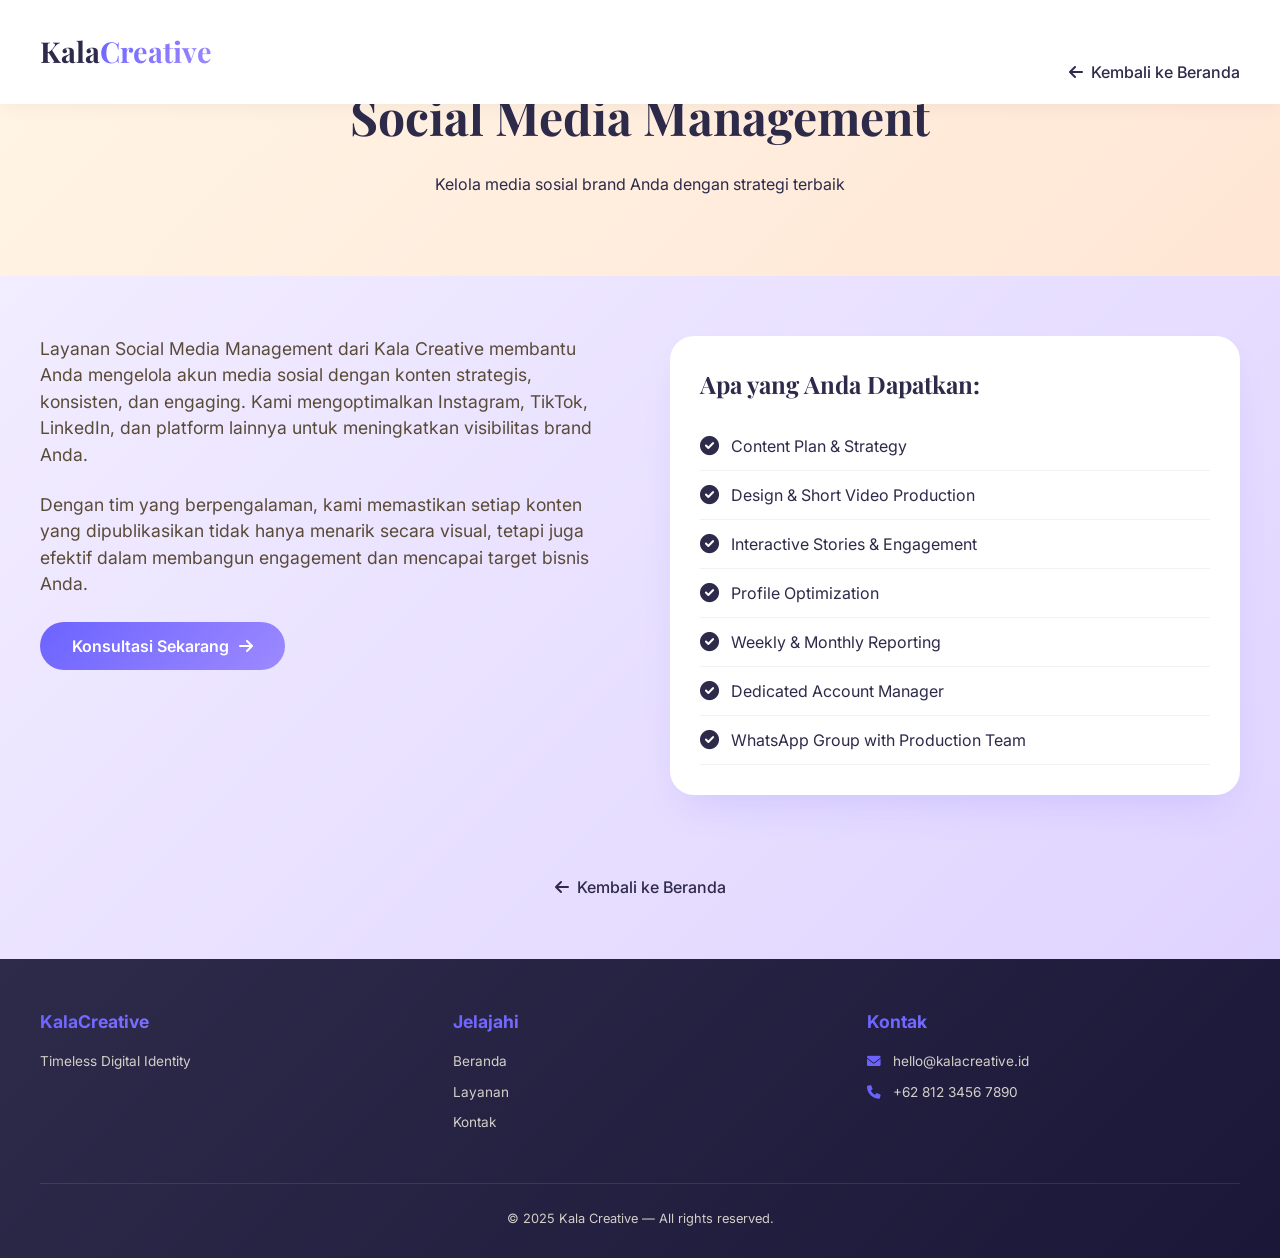
==== social-media-management.html @ 10d486e4 "Update UI" ====
<!DOCTYPE html>
<html lang="id">
<head>
    <meta charset="UTF-8">
    <meta name="viewport" content="width=device-width, initial-scale=1.0">
    <title>Social Media Management - Kala Creative</title>
    <link href="https://fonts.googleapis.com/css2?family=Inter:opsz,wght@14..32,300;400;500;600;700&family=Playfair+Display:wght@400;500;600;700;800&display=swap" rel="stylesheet">
    <link rel="stylesheet" href="https://cdnjs.cloudflare.com/ajax/libs/font-awesome/6.0.0-beta3/css/all.min.css">
    <link rel="stylesheet" href="style.css">
    <style>
        .service-hero {
            background: linear-gradient(135deg, #FFF5E6, #FFE6D5);
            padding: 80px 0;
            text-align: center;
        }
        .service-hero h1 {
            font-size: 3rem;
            font-family: 'Playfair Display', serif;
            color: var(--dark-earth);
            margin-bottom: 20px;
        }
        .service-content {
            padding: 60px 0;
        }
        .service-grid {
            display: grid;
            grid-template-columns: 1fr 1fr;
            gap: 60px;
            align-items: start;
        }
        .service-description p {
            font-size: 1.1rem;
            margin-bottom: 24px;
            color: #5a4a38;
        }
        .service-features {
            background: white;
            padding: 30px;
            border-radius: 24px;
            box-shadow: var(--shadow-md);
        }
        .service-features h3 {
            font-size: 1.5rem;
            margin-bottom: 20px;
            color: var(--dark-earth);
        }
        .feature-list {
            list-style: none;
        }
        .feature-list li {
            padding: 12px 0;
            border-bottom: 1px solid rgba(0,0,0,0.05);
            display: flex;
            align-items: center;
            gap: 12px;
        }
        .feature-list li i {
            color: var(--primary-orange);
            font-size: 1.2rem;
        }
        .back-home {
            display: inline-flex;
            align-items: center;
            gap: 8px;
            color: var(--primary-orange);
            text-decoration: none;
            margin-top: 40px;
            font-weight: 500;
        }
        @media (max-width: 768px) {
            .service-grid {
                grid-template-columns: 1fr;
            }
            .service-hero h1 {
                font-size: 2rem;
            }
        }
    </style>
</head>
<body>

<nav class="navbar">
    <div class="container nav-container">
        <a href="index.html" class="logo">Kala<span>Creative</span></a>
        <a href="index.html" class="back-home" style="margin-left: auto;">
            <i class="fas fa-arrow-left"></i>
            <span>Kembali ke Beranda</span>
        </a>
    </div>
</nav>

<section class="service-hero">
    <div class="container">
        <h1>Social Media Management</h1>
        <p>Kelola media sosial brand Anda dengan strategi terbaik</p>
    </div>
</section>

<section class="service-content">
    <div class="container">
        <div class="service-grid">
            <div class="service-description">
                <p>Layanan Social Media Management dari Kala Creative membantu Anda mengelola akun media sosial dengan konten strategis, konsisten, dan engaging. Kami mengoptimalkan Instagram, TikTok, LinkedIn, dan platform lainnya untuk meningkatkan visibilitas brand Anda.</p>
                <p>Dengan tim yang berpengalaman, kami memastikan setiap konten yang dipublikasikan tidak hanya menarik secara visual, tetapi juga efektif dalam membangun engagement dan mencapai target bisnis Anda.</p>
                <a href="index.html#contact" class="btn-primary">Konsultasi Sekarang <i class="fas fa-arrow-right"></i></a>
            </div>
            <div class="service-features">
                <h3>Apa yang Anda Dapatkan:</h3>
                <ul class="feature-list">
                    <li><i class="fas fa-check-circle"></i> Content Plan & Strategy</li>
                    <li><i class="fas fa-check-circle"></i> Design & Short Video Production</li>
                    <li><i class="fas fa-check-circle"></i> Interactive Stories & Engagement</li>
                    <li><i class="fas fa-check-circle"></i> Profile Optimization</li>
                    <li><i class="fas fa-check-circle"></i> Weekly & Monthly Reporting</li>
                    <li><i class="fas fa-check-circle"></i> Dedicated Account Manager</li>
                    <li><i class="fas fa-check-circle"></i> WhatsApp Group with Production Team</li>
                </ul>
            </div>
        </div>
        <div style="text-align: center; margin-top: 40px;">
            <a href="index.html" class="back-home">
                <i class="fas fa-arrow-left"></i> Kembali ke Beranda
            </a>
        </div>
    </div>
</section>

<footer>
    <div class="container">
        <div class="footer-grid">
            <div class="footer-col">
                <h4>Kala<span>Creative</span></h4>
                <p>Timeless Digital Identity</p>
            </div>
            <div class="footer-col">
                <h4>Jelajahi</h4>
                <a href="index.html">Beranda</a>
                <a href="index.html#services">Layanan</a>
                <a href="index.html#contact">Kontak</a>
            </div>
            <div class="footer-col">
                <h4>Kontak</h4>
                <p><i class="fas fa-envelope"></i> hello@kalacreative.id</p>
                <p><i class="fas fa-phone"></i> +62 812 3456 7890</p>
            </div>
        </div>
        <div class="copyright">
            &copy; 2025 Kala Creative — All rights reserved.
        </div>
    </div>
</footer>

<script src="script.js"></script>
</body>
</html>
---- style.css ----
* {
    margin: 0;
    padding: 0;
    box-sizing: border-box;
}

html {
    scroll-behavior: smooth;
}

body {
    font-family: 'Inter', sans-serif;
    background: linear-gradient(135deg, #F5F0FF 0%, #E8E0FF 50%, #DDD0FF 100%);
    color: #2D2A4A;
    line-height: 1.5;
    overflow-x: hidden;
}

h1, h2, h3, .logo, .section-title {
    font-family: 'Playfair Display', serif;
}

:root {
    --primary-purple: #6C63FF;
    --primary-violet: #9D8AFF;
    --dark: #2D2A4A;
    --white: #FFFFFF;
    --shadow-sm: 0 10px 30px -10px rgba(108, 99, 255, 0.15);
    --shadow-md: 0 20px 40px -15px rgba(108, 99, 255, 0.2);
    --shadow-lg: 0 30px 50px -20px rgba(108, 99, 255, 0.25);
}

.container {
    max-width: 1280px;
    margin: 0 auto;
    padding: 0 40px;
}

/* ========== PRELOADER ========== */
#preloader {
    position: fixed;
    top: 0;
    left: 0;
    width: 100%;
    height: 100%;
    background: linear-gradient(135deg, #F5F0FF, #E8E0FF);
    z-index: 9999;
    display: flex;
    justify-content: center;
    align-items: center;
    transition: opacity 0.5s;
}

.loader {
    width: 50px;
    height: 50px;
    border: 3px solid rgba(108, 99, 255, 0.2);
    border-top-color: var(--primary-purple);
    border-radius: 50%;
    animation: spin 0.8s linear infinite;
}

@keyframes spin {
    to { transform: rotate(360deg); }
}

/* ========== BACK TO TOP ========== */
.back-to-top {
    position: fixed;
    bottom: 30px;
    right: 30px;
    width: 50px;
    height: 50px;
    background: linear-gradient(135deg, var(--primary-purple), var(--primary-violet));
    color: white;
    border: none;
    border-radius: 50%;
    cursor: pointer;
    font-size: 1.2rem;
    opacity: 0;
    visibility: hidden;
    transition: all 0.3s;
    z-index: 99;
    box-shadow: var(--shadow-sm);
}

.back-to-top.show {
    opacity: 1;
    visibility: visible;
}

.back-to-top:hover {
    transform: translateY(-5px);
    box-shadow: var(--shadow-md);
}

/* ========== NAVBAR ========== */
.navbar {
    padding: 20px 0;
    position: fixed;
    top: 0;
    width: 100%;
    background: rgba(255, 255, 255, 0.98);
    backdrop-filter: blur(10px);
    z-index: 1000;
    transition: all 0.3s ease;
    box-shadow: 0 2px 20px rgba(0,0,0,0.05);
}

.navbar.hide {
    transform: translateY(-100%);
}

.navbar.show {
    transform: translateY(0);
}

.navbar.scrolled {
    padding: 12px 0;
    background: rgba(255, 255, 255, 0.98);
    box-shadow: var(--shadow-sm);
}

.nav-container {
    display: flex;
    justify-content: space-between;
    align-items: center;
    gap: 40px;
}

.logo {
    font-size: 1.8rem;
    font-weight: 700;
    color: var(--dark);
    text-decoration: none;
}

.logo span {
    background: linear-gradient(135deg, var(--primary-purple), var(--primary-violet));
    -webkit-background-clip: text;
    background-clip: text;
    color: transparent;
}

.nav-links {
    display: flex;
    gap: 32px;
    list-style: none;
    margin: 0 auto;
}

.nav-links a {
    text-decoration: none;
    font-weight: 500;
    color: var(--dark);
    transition: color 0.3s;
    font-size: 1rem;
}

.nav-links a:hover {
    color: var(--primary-purple);
}

/* Dropdown Menu */
.nav-item {
    position: relative;
}

.dropdown-menu {
    position: absolute;
    top: 100%;
    left: -250px;
    width: 720px;
    background: white;
    border-radius: 20px;
    box-shadow: var(--shadow-lg);
    opacity: 0;
    visibility: hidden;
    transition: all 0.3s;
    z-index: 100;
    padding: 20px;
    margin-top: 15px;
}

.nav-item:hover .dropdown-menu {
    opacity: 1;
    visibility: visible;
    transform: translateY(0);
}

.dropdown-grid {
    display: grid;
    grid-template-columns: repeat(2, 1fr);
    gap: 12px;
    max-height: 400px;
    overflow-y: auto;
}

.dropdown-grid::-webkit-scrollbar {
    width: 4px;
}

.dropdown-grid::-webkit-scrollbar-track {
    background: rgba(108, 99, 255, 0.1);
    border-radius: 4px;
}

.dropdown-grid::-webkit-scrollbar-thumb {
    background: var(--primary-purple);
    border-radius: 4px;
}

.dropdown-item {
    display: flex;
    align-items: center;
    gap: 16px;
    padding: 12px 16px;
    border-radius: 12px;
    text-decoration: none;
    transition: all 0.3s;
}

.dropdown-item:hover {
    background: linear-gradient(135deg, rgba(108, 99, 255, 0.08), rgba(157, 138, 255, 0.08));
    transform: translateX(5px);
}

.dropdown-icon {
    width: 45px;
    height: 45px;
    background: linear-gradient(135deg, rgba(108, 99, 255, 0.15), rgba(157, 138, 255, 0.15));
    display: flex;
    align-items: center;
    justify-content: center;
    border-radius: 12px;
    font-size: 1.2rem;
    color: var(--primary-purple);
}

.dropdown-item h4 {
    font-size: 0.95rem;
    margin-bottom: 4px;
    color: var(--dark);
}

.dropdown-item p {
    font-size: 0.75rem;
    color: #6b5a68;
}

/* Navbar CTA Button */
.nav-cta-btn {
    display: flex;
    align-items: center;
    gap: 8px;
    background: linear-gradient(135deg, var(--primary-purple), var(--primary-violet));
    color: white;
    padding: 10px 24px;
    border-radius: 40px;
    text-decoration: none;
    font-weight: 600;
    font-size: 0.9rem;
    transition: all 0.3s ease;
    position: relative;
    overflow: hidden;
}

.nav-cta-btn::before {
    content: '';
    position: absolute;
    top: 50%;
    left: 50%;
    width: 0;
    height: 0;
    border-radius: 50%;
    background: rgba(255, 255, 255, 0.3);
    transform: translate(-50%, -50%);
    transition: width 0.6s, height 0.6s;
}

.nav-cta-btn:hover::before {
    width: 300px;
    height: 300px;
}

.nav-cta-btn:hover {
    transform: translateY(-2px);
    box-shadow: 0 5px 20px rgba(108, 99, 255, 0.4);
}

.nav-cta-btn i {
    transition: transform 0.3s;
}

.nav-cta-btn:hover i {
    transform: translateX(5px);
}

.menu-toggle {
    display: none;
    font-size: 1.8rem;
    cursor: pointer;
    color: var(--dark);
}

/* ========== BUTTONS ========== */
.btn-primary {
    background: linear-gradient(135deg, var(--primary-purple), var(--primary-violet));
    color: white;
    padding: 12px 32px;
    border-radius: 40px;
    text-decoration: none;
    font-weight: 600;
    display: inline-flex;
    align-items: center;
    gap: 10px;
    transition: all 0.3s ease;
    border: none;
    cursor: pointer;
}

.btn-primary:hover {
    transform: translateY(-3px);
    box-shadow: 0 10px 25px rgba(108, 99, 255, 0.3);
}

.btn-outline {
    background-color: transparent;
    border: 2px solid var(--primary-purple);
    color: var(--primary-purple);
    padding: 10px 30px;
    border-radius: 40px;
    text-decoration: none;
    font-weight: 600;
    display: inline-flex;
    align-items: center;
    gap: 10px;
    transition: all 0.3s ease;
}

.btn-outline:hover {
    background: var(--primary-purple);
    color: white;
    transform: translateY(-3px);
}

/* ========== HERO ========== */
.hero {
    padding: 120px 0 80px;
    min-height: 100vh;
    display: flex;
    align-items: center;
}

.hero-wrapper {
    display: grid;
    grid-template-columns: 1fr 1fr;
    gap: 60px;
    align-items: center;
}

.hero-left {
    max-width: 600px;
}

.hero-badge {
    display: inline-block;
    background: linear-gradient(135deg, rgba(108, 99, 255, 0.1), rgba(157, 138, 255, 0.1));
    color: var(--primary-purple);
    padding: 6px 16px;
    border-radius: 40px;
    font-size: 0.8rem;
    margin-bottom: 20px;
    font-weight: 500;
}

.hero-left h1 {
    font-size: 3.5rem;
    font-weight: 800;
    line-height: 1.2;
    color: var(--dark);
    margin-bottom: 20px;
}

.hero-gradient {
    background: linear-gradient(135deg, var(--primary-purple), var(--primary-violet));
    -webkit-background-clip: text;
    background-clip: text;
    color: transparent;
}

.hero-subtitle {
    font-size: 1rem;
    color: #5a4a68;
    margin-bottom: 28px;
    line-height: 1.6;
}

.hero-buttons {
    display: flex;
    gap: 16px;
    flex-wrap: wrap;
}

/* Hero Right - Rocket Animation */
.hero-right {
    display: flex;
    justify-content: center;
    align-items: center;
}

.rocket-animation {
    position: relative;
    width: 280px;
    height: 280px;
}

.rocket {
    position: absolute;
    bottom: 80px;
    left: 50%;
    transform: translateX(-50%);
    animation: floatRocket 2s ease-in-out infinite;
}

.rocket-body {
    width: 70px;
    height: 90px;
    background: linear-gradient(135deg, #6C63FF, #9D8AFF);
    border-radius: 35px 35px 20px 20px;
    position: relative;
    display: flex;
    align-items: center;
    justify-content: center;
}

.rocket-body i {
    font-size: 2.5rem;
    color: white;
    animation: rocketShake 0.3s ease-in-out infinite alternate;
}

.rocket-window {
    position: absolute;
    top: 15px;
    left: 50%;
    transform: translateX(-50%);
    width: 20px;
    height: 20px;
    background: rgba(255,255,255,0.3);
    border-radius: 50%;
}

.rocket-fire {
    width: 25px;
    height: 35px;
    background: linear-gradient(135deg, #FF8C42, #FFB347);
    border-radius: 0 0 12px 12px;
    position: absolute;
    bottom: -32px;
    left: 50%;
    transform: translateX(-50%);
    animation: fireAnimation 0.1s ease-in-out infinite alternate;
}

@keyframes floatRocket {
    0%, 100% { transform: translateX(-50%) translateY(0px); }
    50% { transform: translateX(-50%) translateY(-10px); }
}

@keyframes rocketShake {
    from { transform: translateX(-1px); }
    to { transform: translateX(1px); }
}

@keyframes fireAnimation {
    from { height: 30px; opacity: 0.8; }
    to { height: 40px; opacity: 1; }
}

.floating-icons {
    position: absolute;
    width: 100%;
    height: 100%;
}

.floating-icons i {
    position: absolute;
    color: rgba(108, 99, 255, 0.3);
    animation: floatIcon 3s ease-in-out infinite;
}

.star-1 {
    top: 20px;
    left: 20px;
    font-size: 1rem;
    animation-delay: 0s;
}

.star-2 {
    bottom: 40px;
    right: 30px;
    font-size: 0.8rem;
    animation-delay: 1s;
}

.circle-1 {
    top: 100px;
    right: 50px;
    font-size: 0.6rem;
    animation-delay: 0.5s;
}

.circle-2 {
    bottom: 120px;
    left: 40px;
    font-size: 0.5rem;
    animation-delay: 1.5s;
}

@keyframes floatIcon {
    0%, 100% { transform: translateY(0px) rotate(0deg); opacity: 0.3; }
    50% { transform: translateY(-15px) rotate(180deg); opacity: 0.6; }
}

/* ========== SECTION HEADER ========== */
section {
    padding: 60px 0;
}

.section-header {
    text-align: center;
    margin-bottom: 50px;
}

.section-subtitle {
    display: inline-block;
    background: linear-gradient(135deg, var(--primary-purple), var(--primary-violet));
    -webkit-background-clip: text;
    background-clip: text;
    color: transparent;
    font-weight: 600;
    letter-spacing: 2px;
    font-size: 0.8rem;
    text-transform: uppercase;
    margin-bottom: 12px;
}

.section-title {
    font-size: 2.2rem;
    color: var(--dark);
    position: relative;
}

/* ========== SERVICES ========== */
.services-grid {
    display: grid;
    grid-template-columns: repeat(3, 1fr);
    gap: 25px;
}

.service-card {
    background: white;
    padding: 30px 20px;
    border-radius: 20px;
    text-align: center;
    transition: all 0.4s ease;
    box-shadow: var(--shadow-sm);
    border: 1px solid rgba(108, 99, 255, 0.1);
    position: relative;
    overflow: hidden;
}

.service-card::before {
    content: '';
    position: absolute;
    top: 0;
    left: 0;
    width: 100%;
    height: 3px;
    background: linear-gradient(90deg, var(--primary-purple), var(--primary-violet));
    transform: scaleX(0);
    transition: transform 0.4s;
}

.service-card:hover::before {
    transform: scaleX(1);
}

.service-card:hover {
    transform: translateY(-5px);
    box-shadow: var(--shadow-md);
}

.service-icon {
    width: 70px;
    height: 70px;
    margin: 0 auto 20px;
    background: linear-gradient(135deg, rgba(108, 99, 255, 0.1), rgba(157, 138, 255, 0.1));
    border-radius: 50%;
    display: flex;
    align-items: center;
    justify-content: center;
    transition: all 0.4s ease;
}

.service-icon i {
    font-size: 2rem;
    color: var(--primary-purple);
    transition: all 0.4s ease;
}

.service-card:hover .service-icon {
    background: linear-gradient(135deg, var(--primary-purple), var(--primary-violet));
    transform: scale(1.05);
}

.service-card:hover .service-icon i {
    color: white;
    animation: iconBounce 0.5s ease;
}

@keyframes iconBounce {
    0%, 100% { transform: scale(1); }
    50% { transform: scale(1.2); }
}

.service-card h3 {
    font-size: 1.3rem;
    margin-bottom: 12px;
    color: var(--dark);
}

.service-card p {
    color: #6b5a68;
    line-height: 1.5;
    margin-bottom: 16px;
    font-size: 0.9rem;
}

.service-link {
    color: var(--primary-purple);
    text-decoration: none;
    font-weight: 600;
    font-size: 0.9rem;
    display: inline-flex;
    align-items: center;
    gap: 6px;
    transition: gap 0.3s;
}

.service-link:hover {
    gap: 10px;
}

/* ========== ABOUT ========== */
.about-wrapper {
    max-width: 900px;
    margin: 0 auto;
    text-align: center;
}

.about-text h2 {
    font-size: 2rem;
    margin-bottom: 16px;
    color: var(--dark);
}

.brush-stroke {
    margin: 16px auto 32px;
    max-width: 240px;
}

.brush-stroke svg {
    width: 100%;
    height: auto;
}

.about-text p {
    font-size: 1rem;
    margin-bottom: 20px;
    color: #5a4a68;
    line-height: 1.6;
    text-align: left;
}

.about-features {
    display: flex;
    flex-wrap: wrap;
    justify-content: center;
    gap: 16px;
    margin-top: 32px;
}

.feature {
    display: flex;
    align-items: center;
    gap: 8px;
    color: var(--dark);
    background: rgba(108, 99, 255, 0.08);
    padding: 8px 16px;
    border-radius: 40px;
    font-size: 0.85rem;
}

.feature i {
    color: var(--primary-purple);
    font-size: 0.9rem;
}

/* ========== PORTFOLIO ========== */
.portfolio-filters {
    display: flex;
    justify-content: center;
    gap: 12px;
    flex-wrap: wrap;
    margin-bottom: 40px;
}

.filter-btn {
    background: transparent;
    border: 1px solid rgba(108, 99, 255, 0.3);
    padding: 8px 20px;
    border-radius: 40px;
    cursor: pointer;
    font-weight: 500;
    transition: all 0.3s;
    color: var(--dark);
    font-size: 0.85rem;
}

.filter-btn.active,
.filter-btn:hover {
    background: linear-gradient(135deg, var(--primary-purple), var(--primary-violet));
    border-color: transparent;
    color: white;
}

.portfolio-grid {
    display: grid;
    grid-template-columns: repeat(3, 1fr);
    gap: 25px;
    margin-bottom: 40px;
}

.portfolio-item {
    position: relative;
    border-radius: 16px;
    overflow: hidden;
    aspect-ratio: 4/3;
    cursor: pointer;
}

.portfolio-item img {
    width: 100%;
    height: 100%;
    object-fit: cover;
    transition: transform 0.5s ease;
}

.portfolio-overlay {
    position: absolute;
    inset: 0;
    background: linear-gradient(135deg, rgba(108, 99, 255, 0.95), rgba(157, 138, 255, 0.9));
    display: flex;
    flex-direction: column;
    justify-content: center;
    align-items: center;
    opacity: 0;
    transition: opacity 0.4s;
    color: white;
    text-align: center;
    padding: 20px;
}

.portfolio-item:hover .portfolio-overlay {
    opacity: 1;
}

.portfolio-item:hover img {
    transform: scale(1.05);
}

.portfolio-overlay h4 {
    font-size: 1.2rem;
    margin-bottom: 6px;
    font-family: 'Playfair Display', serif;
}

.portfolio-overlay p {
    font-size: 0.8rem;
}

.portfolio-footer {
    text-align: center;
}

.load-more-btn {
    display: inline-flex;
    align-items: center;
    gap: 10px;
    background: transparent;
    border: 2px solid var(--primary-purple);
    color: var(--primary-purple);
    padding: 10px 32px;
    border-radius: 50px;
    text-decoration: none;
    font-weight: 600;
    font-size: 0.9rem;
    transition: all 0.3s;
}

.load-more-btn:hover {
    background: linear-gradient(135deg, var(--primary-purple), var(--primary-violet));
    color: white;
    gap: 16px;
    transform: translateY(-2px);
    border-color: transparent;
}

/* ========== CLIENTS ========== */
.clients-logos {
    display: flex;
    justify-content: center;
    flex-wrap: wrap;
    gap: 40px;
    row-gap: 30px;
}

.logo-item {
    transition: all 0.3s;
    cursor: pointer;
}

.logo-item img {
    filter: grayscale(100%);
    transition: all 0.3s;
    max-width: 100px;
    height: auto;
    opacity: 0.6;
}

.logo-item:hover {
    transform: scale(1.05);
}

.logo-item:hover img {
    filter: grayscale(0%);
    opacity: 1;
}

/* ========== CONTACT ========== */
.contact-wrapper {
    display: grid;
    grid-template-columns: 1fr 1fr;
    gap: 50px;
    background: white;
    border-radius: 24px;
    padding: 40px;
    box-shadow: var(--shadow-md);
}

.contact-info {
    padding-right: 20px;
}

.contact-desc {
    color: #5a4a68;
    margin-bottom: 28px;
    line-height: 1.6;
    font-size: 0.9rem;
}

.contact-details {
    display: flex;
    flex-direction: column;
    gap: 20px;
    margin-bottom: 28px;
}

.contact-item {
    display: flex;
    align-items: center;
    gap: 16px;
}

.contact-icon {
    width: 45px;
    height: 45px;
    background: rgba(108, 99, 255, 0.1);
    display: flex;
    align-items: center;
    justify-content: center;
    border-radius: 50%;
    font-size: 1.1rem;
    transition: all 0.3s;
    color: var(--primary-purple);
}

.contact-item:hover .contact-icon {
    background: linear-gradient(135deg, var(--primary-purple), var(--primary-violet));
    color: white;
}

.contact-item h4 {
    font-size: 0.9rem;
    margin-bottom: 4px;
    color: var(--dark);
}

.contact-item p {
    color: #5a4a68;
    font-size: 0.85rem;
}

.contact-social h4 {
    margin-bottom: 14px;
    font-size: 0.9rem;
    color: var(--dark);
}

.social-links {
    display: flex;
    gap: 12px;
}

.social-links a {
    width: 38px;
    height: 38px;
    background: rgba(108, 99, 255, 0.1);
    display: flex;
    align-items: center;
    justify-content: center;
    border-radius: 50%;
    transition: all 0.3s;
    color: var(--primary-purple);
    text-decoration: none;
}

.social-links a:hover {
    background: linear-gradient(135deg, var(--primary-purple), var(--primary-violet));
    color: white;
    transform: translateY(-2px);
}

.contact-form {
    background: linear-gradient(135deg, #F5F0FF, #EDE5FF);
    padding: 28px;
    border-radius: 20px;
}

.form-row {
    display: grid;
    grid-template-columns: 1fr 1fr;
    gap: 16px;
}

.form-group {
    position: relative;
    margin-bottom: 16px;
}

.form-group input,
.form-group textarea {
    width: 100%;
    padding: 12px 16px 12px 40px;
    border: 1px solid rgba(108, 99, 255, 0.2);
    border-radius: 10px;
    font-family: inherit;
    transition: all 0.3s;
    background: white;
    font-size: 0.9rem;
}

.form-group input:focus,
.form-group textarea:focus {
    outline: none;
    border-color: var(--primary-purple);
    box-shadow: 0 0 0 3px rgba(108, 99, 255, 0.1);
}

.form-group i {
    position: absolute;
    left: 14px;
    top: 50%;
    transform: translateY(-50%);
    color: var(--primary-purple);
    font-size: 0.9rem;
}

.form-group textarea + i {
    top: 18px;
    transform: none;
}

.submit-btn {
    width: 100%;
    justify-content: center;
    padding: 12px !important;
}

.form-message {
    margin-top: 14px;
    padding: 10px;
    border-radius: 8px;
    display: none;
    text-align: center;
    font-size: 0.85rem;
}

.form-message.success {
    background: #d4edda;
    color: #155724;
    display: block;
}

.form-message.error {
    background: #f8d7da;
    color: #721c24;
    display: block;
}

/* ========== FOOTER ========== */
footer {
    background: linear-gradient(135deg, #2D2A4A, #1A1738);
    color: #d4cfc8;
    padding: 50px 0 30px;
    margin-top: 0;
}

.footer-grid {
    display: grid;
    grid-template-columns: repeat(auto-fit, minmax(200px, 1fr));
    gap: 40px;
    margin-bottom: 40px;
}

.footer-col h4 {
    background: linear-gradient(135deg, var(--primary-purple), var(--primary-violet));
    -webkit-background-clip: text;
    background-clip: text;
    color: transparent;
    margin-bottom: 16px;
    font-size: 1.1rem;
}

.footer-col p, .footer-col a {
    color: #d4cfc8;
    text-decoration: none;
    display: block;
    margin-bottom: 10px;
    transition: color 0.3s;
    font-size: 0.85rem;
}

.footer-col a:hover {
    color: var(--primary-purple);
}

.footer-col i {
    margin-right: 8px;
    color: var(--primary-purple);
}

.copyright {
    text-align: center;
    padding-top: 25px;
    border-top: 1px solid rgba(255,255,255,0.1);
    font-size: 0.8rem;
}

/* ========== RESPONSIVE ========== */
@media (max-width: 1024px) {
    .dropdown-menu {
        width: 600px;
        left: -220px;
    }
    .hero-left h1 {
        font-size: 3rem;
    }
    .services-grid {
        grid-template-columns: repeat(2, 1fr);
    }
}

@media (max-width: 992px) {
    .hero-wrapper {
        grid-template-columns: 1fr;
        text-align: center;
        gap: 40px;
    }
    .hero-left {
        max-width: 100%;
    }
    .hero-buttons {
        justify-content: center;
    }
    .section-title {
        font-size: 1.8rem;
    }
    .portfolio-grid {
        grid-template-columns: repeat(2, 1fr);
    }
    .contact-wrapper {
        grid-template-columns: 1fr;
        padding: 30px;
    }
    .contact-info {
        padding-right: 0;
    }
    .form-row {
        grid-template-columns: 1fr;
    }
    section {
        padding: 50px 0;
    }
}

@media (max-width: 768px) {
    .container {
        padding: 0 20px;
    }
    
    .nav-links {
        position: fixed;
        top: 70px;
        left: -100%;
        background: white;
        width: 85%;
        height: 100vh;
        flex-direction: column;
        padding: 30px 24px;
        gap: 20px;
        transition: 0.3s;
        box-shadow: 5px 0 20px rgba(0,0,0,0.1);
        z-index: 999;
        overflow-y: auto;
    }
    
    .nav-links.active {
        left: 0;
    }
    
    .nav-cta-btn {
        display: none;
    }
    
    .menu-toggle {
        display: block;
    }
    
    .dropdown-menu {
        position: static;
        width: 100%;
        opacity: 1;
        visibility: visible;
        box-shadow: none;
        padding: 20px 0 0 20px;
        display: none;
        margin-top: 10px;
    }
    
    .nav-item.active .dropdown-menu {
        display: block;
    }
    
    .dropdown-grid {
        grid-template-columns: 1fr;
        max-height: 300px;
    }
    
    .hero {
        padding: 100px 0 50px;
    }
    
    .hero-left h1 {
        font-size: 1.8rem;
    }
    
    .section-title {
        font-size: 1.5rem;
    }
    
    .services-grid {
        grid-template-columns: 1fr;
        gap: 20px;
    }
    
    .portfolio-grid {
        grid-template-columns: 1fr;
        gap: 20px;
    }
    
    .clients-logos {
        gap: 25px;
    }
    
    .logo-item img {
        max-width: 80px;
    }
    
    .contact-wrapper {
        padding: 25px 20px;
    }
    
    .service-card {
        padding: 25px 20px;
    }
    
    .hero-right .rocket-animation {
        width: 220px;
        height: 220px;
    }
}
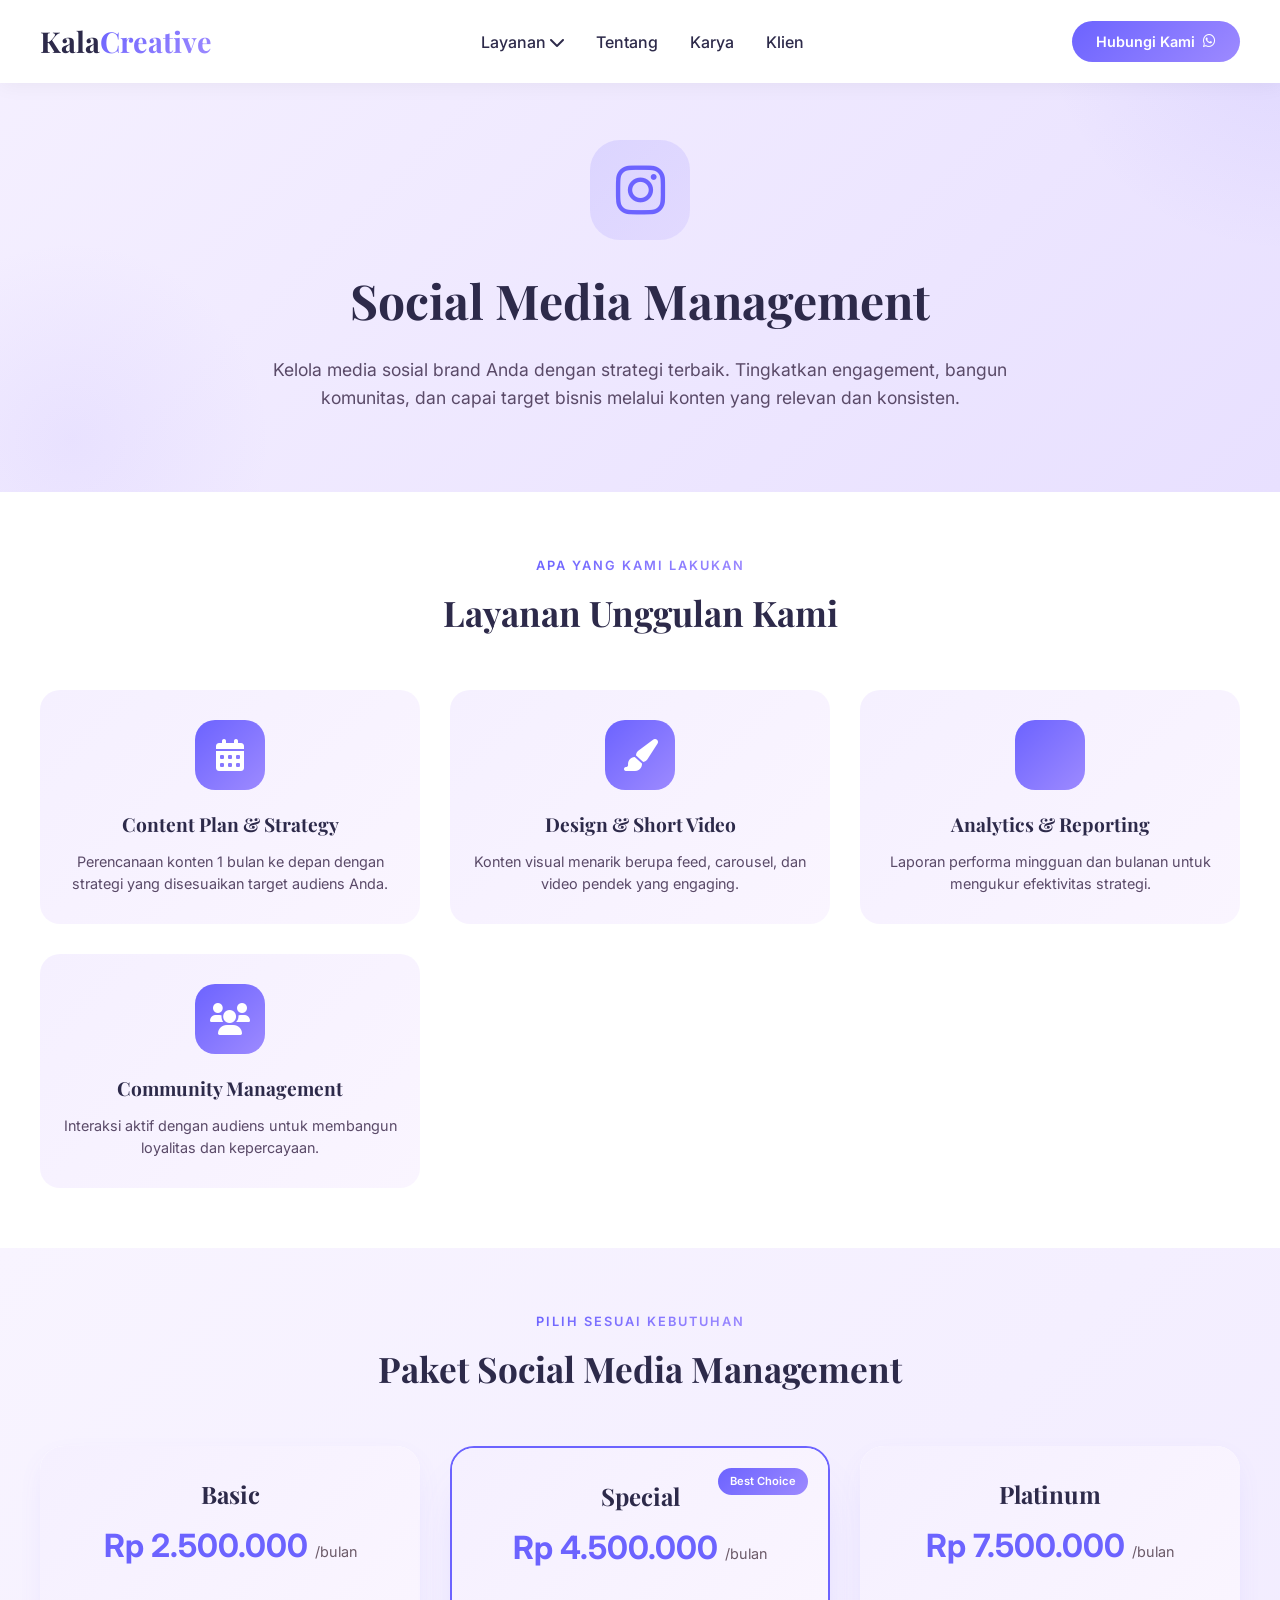
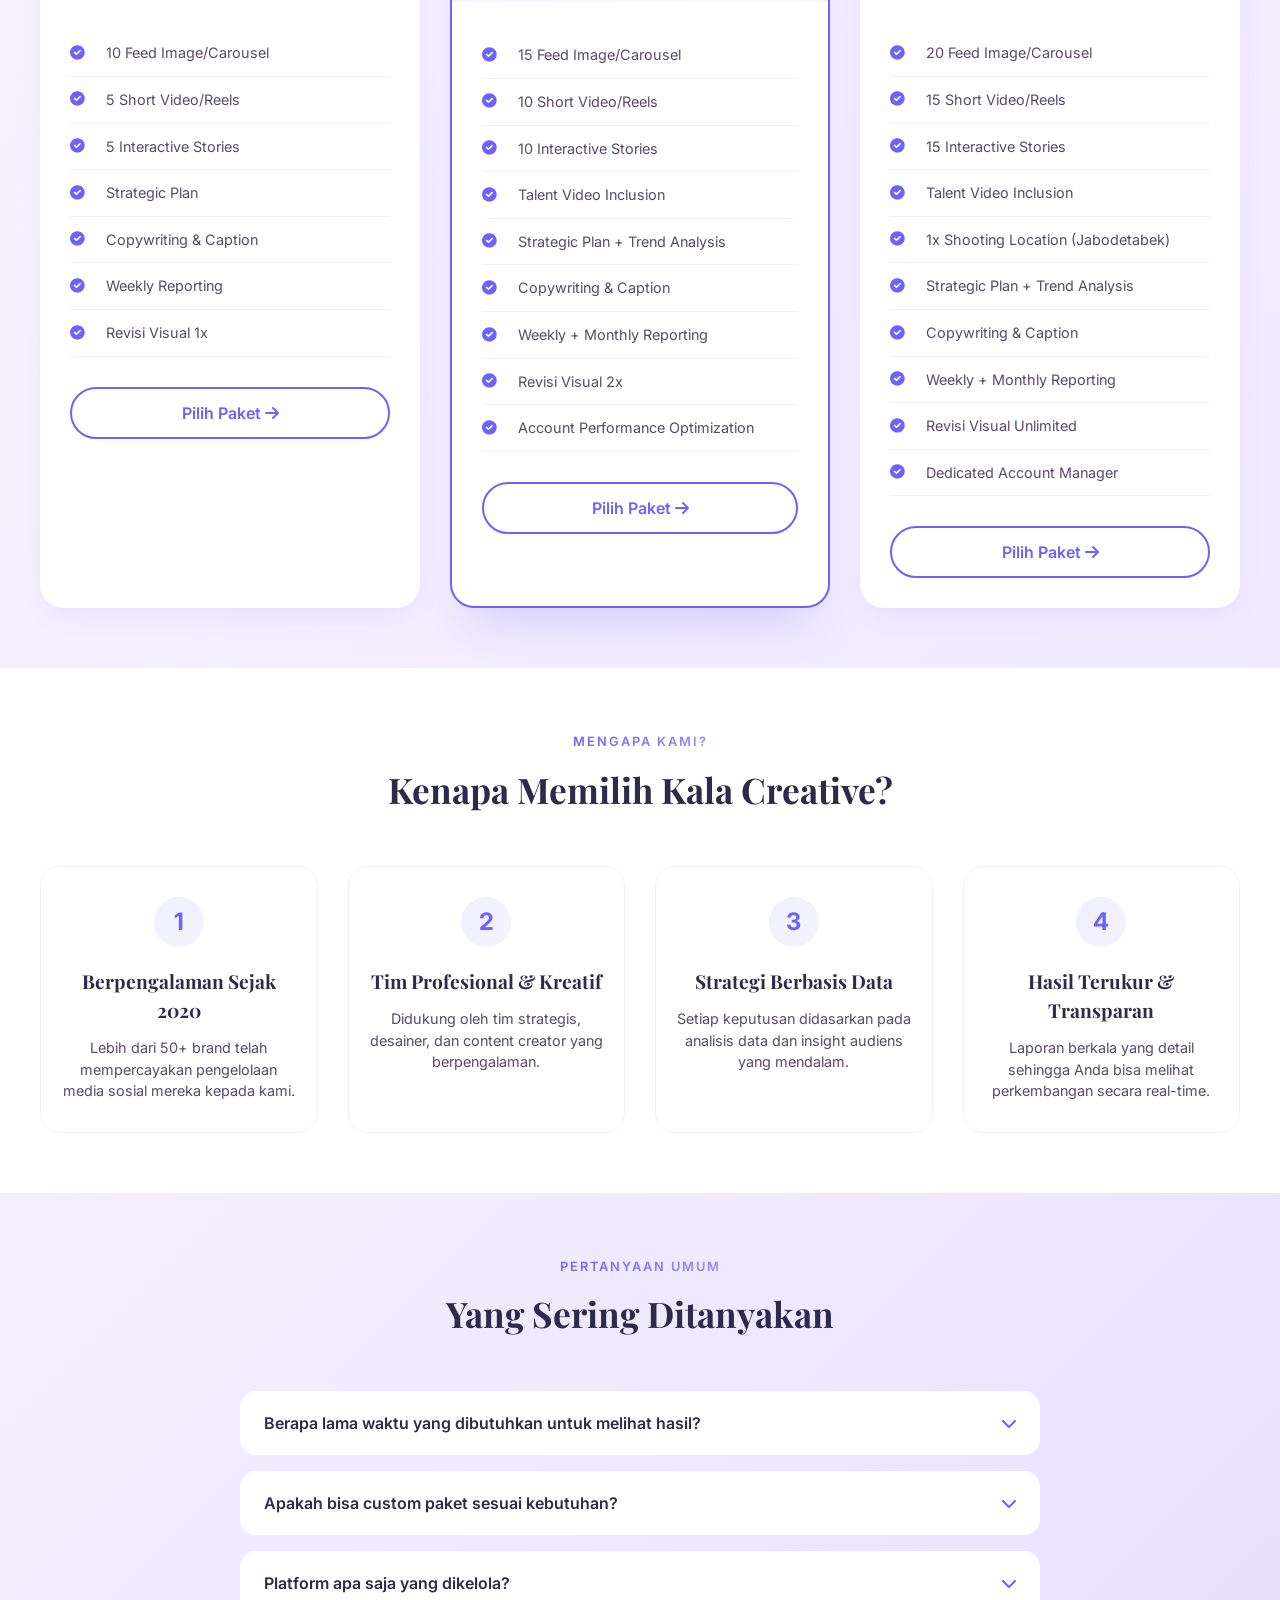
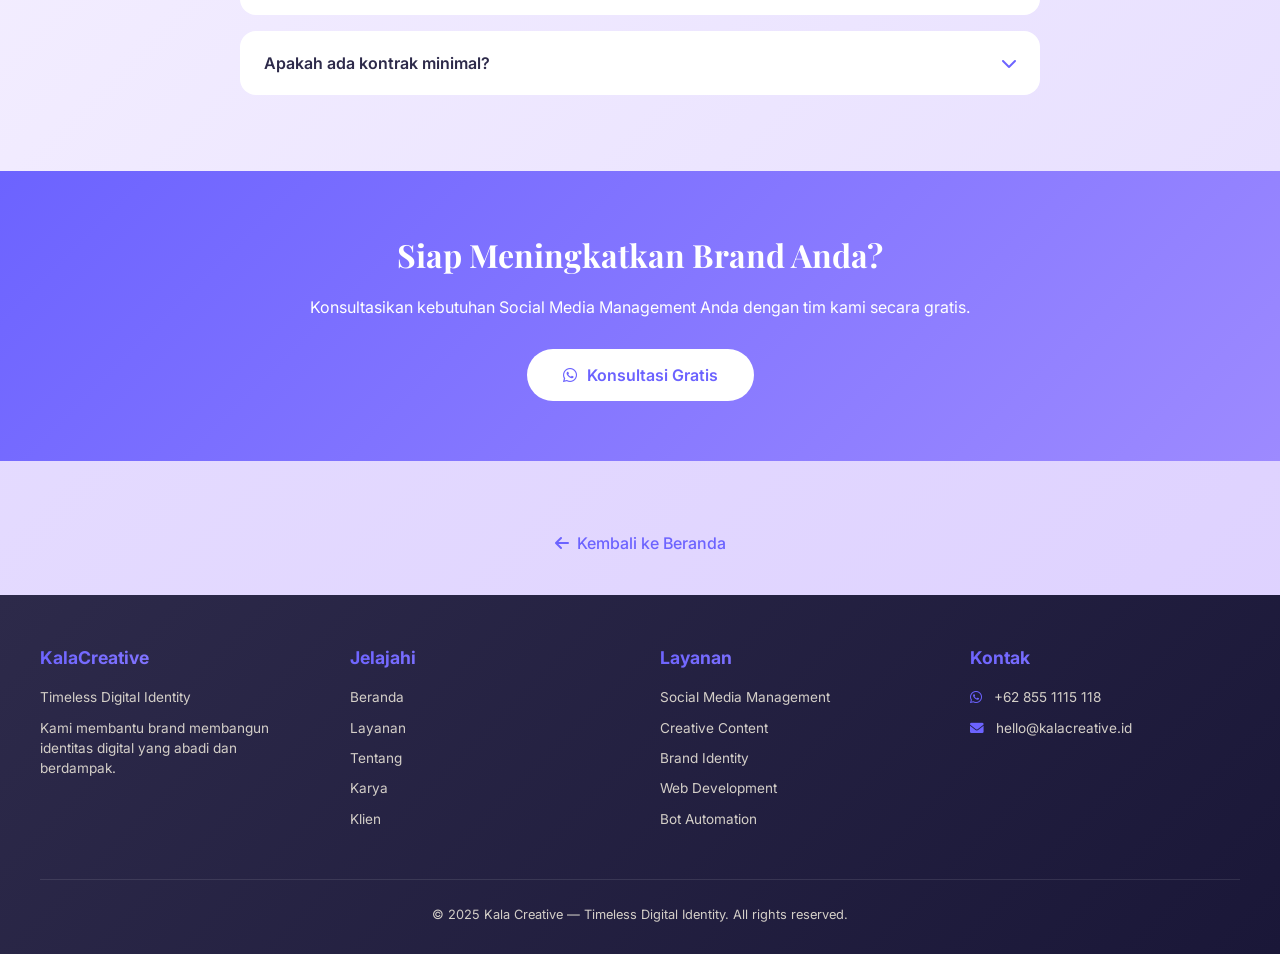
==== commit 6dd01854: "Update UI" ====
--- a/social-media-management.html
+++ b/social-media-management.html
@@ -2,154 +2,803 @@
 <html lang="id">
 <head>
     <meta charset="UTF-8">
-    <meta name="viewport" content="width=device-width, initial-scale=1.0">
+    <meta name="viewport" content="width=device-width, initial-scale=1.0, user-scalable=yes">
     <title>Social Media Management - Kala Creative</title>
-    <link href="https://fonts.googleapis.com/css2?family=Inter:opsz,wght@14..32,300;400;500;600;700&family=Playfair+Display:wght@400;500;600;700;800&display=swap" rel="stylesheet">
+    <!-- Google Fonts -->
+    <link href="https://fonts.googleapis.com/css2?family=Inter:opsz,wght@14..32,300;400;500;600;700;800&family=Playfair+Display:wght@400;500;600;700;800;900&display=swap" rel="stylesheet">
+    <!-- Font Awesome 6 -->
     <link rel="stylesheet" href="https://cdnjs.cloudflare.com/ajax/libs/font-awesome/6.0.0-beta3/css/all.min.css">
+    <!-- AOS Animation -->
+    <link href="https://unpkg.com/aos@2.3.1/dist/aos.css" rel="stylesheet">
+    <!-- Custom CSS -->
     <link rel="stylesheet" href="style.css">
     <style>
+        /* Additional styles for service pages */
         .service-hero {
-            background: linear-gradient(135deg, #FFF5E6, #FFE6D5);
-            padding: 80px 0;
+            background: linear-gradient(135deg, #F5F0FF 0%, #E8E0FF 100%);
+            padding: 140px 0 80px;
+            position: relative;
+            overflow: hidden;
+        }
+        
+        .service-hero::before {
+            content: '';
+            position: absolute;
+            top: -50%;
+            right: -20%;
+            width: 500px;
+            height: 500px;
+            background: radial-gradient(circle, rgba(108,99,255,0.1) 0%, transparent 70%);
+            border-radius: 50%;
+            pointer-events: none;
+        }
+        
+        .service-hero::after {
+            content: '';
+            position: absolute;
+            bottom: -30%;
+            left: -10%;
+            width: 400px;
+            height: 400px;
+            background: radial-gradient(circle, rgba(157,138,255,0.1) 0%, transparent 70%);
+            border-radius: 50%;
+            pointer-events: none;
+        }
+        
+        .service-hero .container {
+            position: relative;
+            z-index: 2;
+        }
+        
+        .service-hero-content {
             text-align: center;
-        }
+            max-width: 800px;
+            margin: 0 auto;
+        }
+        
+        .service-icon-large {
+            width: 100px;
+            height: 100px;
+            background: linear-gradient(135deg, rgba(108,99,255,0.15), rgba(157,138,255,0.15));
+            border-radius: 30px;
+            display: flex;
+            align-items: center;
+            justify-content: center;
+            margin: 0 auto 24px;
+        }
+        
+        .service-icon-large i {
+            font-size: 3.5rem;
+            color: var(--primary-purple);
+        }
+        
         .service-hero h1 {
             font-size: 3rem;
             font-family: 'Playfair Display', serif;
-            color: var(--dark-earth);
+            color: var(--dark);
             margin-bottom: 20px;
         }
-        .service-content {
+        
+        .service-hero p {
+            font-size: 1.1rem;
+            color: #5a4a68;
+            line-height: 1.6;
+        }
+        
+        /* Service Benefits Section */
+        .benefits-section {
             padding: 60px 0;
-        }
-        .service-grid {
+            background: white;
+        }
+        
+        .benefits-grid {
             display: grid;
-            grid-template-columns: 1fr 1fr;
-            gap: 60px;
-            align-items: start;
-        }
-        .service-description p {
-            font-size: 1.1rem;
-            margin-bottom: 24px;
-            color: #5a4a38;
-        }
-        .service-features {
+            grid-template-columns: repeat(auto-fit, minmax(280px, 1fr));
+            gap: 30px;
+            margin-top: 40px;
+        }
+        
+        .benefit-card {
+            text-align: center;
+            padding: 30px 20px;
+            background: linear-gradient(135deg, #F5F0FF, #FAF5FF);
+            border-radius: 20px;
+            transition: all 0.3s;
+        }
+        
+        .benefit-card:hover {
+            transform: translateY(-5px);
+            box-shadow: var(--shadow-md);
+        }
+        
+        .benefit-icon {
+            width: 70px;
+            height: 70px;
+            background: linear-gradient(135deg, var(--primary-purple), var(--primary-violet));
+            border-radius: 20px;
+            display: flex;
+            align-items: center;
+            justify-content: center;
+            margin: 0 auto 20px;
+        }
+        
+        .benefit-icon i {
+            font-size: 2rem;
+            color: white;
+        }
+        
+        .benefit-card h3 {
+            font-size: 1.2rem;
+            margin-bottom: 12px;
+            color: var(--dark);
+        }
+        
+        .benefit-card p {
+            color: #5a4a68;
+            font-size: 0.9rem;
+            line-height: 1.5;
+        }
+        
+        /* Packages Section */
+        .packages-section {
+            padding: 60px 0;
+            background: linear-gradient(135deg, #F8F4FF, #F0EAFF);
+        }
+        
+        .packages-grid {
+            display: grid;
+            grid-template-columns: repeat(auto-fit, minmax(320px, 1fr));
+            gap: 30px;
+            margin-top: 40px;
+        }
+        
+        .package-card {
             background: white;
+            border-radius: 24px;
+            overflow: hidden;
+            transition: all 0.3s;
+            box-shadow: var(--shadow-sm);
+            position: relative;
+        }
+        
+        .package-card.featured {
+            transform: scale(1.02);
+            border: 2px solid var(--primary-purple);
+            box-shadow: var(--shadow-lg);
+        }
+        
+        .package-badge {
+            position: absolute;
+            top: 20px;
+            right: 20px;
+            background: linear-gradient(135deg, var(--primary-purple), var(--primary-violet));
+            color: white;
+            padding: 5px 12px;
+            border-radius: 20px;
+            font-size: 0.7rem;
+            font-weight: 600;
+        }
+        
+        .package-header {
             padding: 30px;
-            border-radius: 24px;
-            box-shadow: var(--shadow-md);
-        }
-        .service-features h3 {
+            text-align: center;
+            background: linear-gradient(135deg, #F5F0FF, #FAF5FF);
+        }
+        
+        .package-header h3 {
             font-size: 1.5rem;
-            margin-bottom: 20px;
-            color: var(--dark-earth);
-        }
-        .feature-list {
+            margin-bottom: 10px;
+            color: var(--dark);
+        }
+        
+        .package-price {
+            font-size: 2rem;
+            font-weight: 700;
+            color: var(--primary-purple);
+        }
+        
+        .package-price span {
+            font-size: 0.9rem;
+            font-weight: 400;
+            color: #6b5a68;
+        }
+        
+        .package-features {
+            padding: 30px;
+        }
+        
+        .package-features ul {
             list-style: none;
-        }
-        .feature-list li {
+            margin-bottom: 30px;
+        }
+        
+        .package-features li {
             padding: 12px 0;
-            border-bottom: 1px solid rgba(0,0,0,0.05);
+            border-bottom: 1px solid rgba(108,99,255,0.1);
             display: flex;
             align-items: center;
             gap: 12px;
         }
-        .feature-list li i {
-            color: var(--primary-orange);
+        
+        .package-features li i {
+            color: var(--primary-purple);
+            font-size: 0.9rem;
+            width: 24px;
+        }
+        
+        .package-features li span {
+            color: #5a4a68;
+            font-size: 0.9rem;
+        }
+        
+        .package-btn {
+            display: block;
+            text-align: center;
+            background: transparent;
+            border: 2px solid var(--primary-purple);
+            color: var(--primary-purple);
+            padding: 12px;
+            border-radius: 40px;
+            text-decoration: none;
+            font-weight: 600;
+            transition: all 0.3s;
+            margin-top: 20px;
+        }
+        
+        .package-btn:hover {
+            background: linear-gradient(135deg, var(--primary-purple), var(--primary-violet));
+            color: white;
+            border-color: transparent;
+        }
+        
+        /* Why Choose Us Section */
+        .why-choose-section {
+            padding: 60px 0;
+            background: white;
+        }
+        
+        .why-grid {
+            display: grid;
+            grid-template-columns: repeat(auto-fit, minmax(250px, 1fr));
+            gap: 30px;
+            margin-top: 40px;
+        }
+        
+        .why-card {
+            text-align: center;
+            padding: 30px 20px;
+            border-radius: 20px;
+            transition: all 0.3s;
+            border: 1px solid rgba(108,99,255,0.1);
+        }
+        
+        .why-card:hover {
+            transform: translateY(-5px);
+            box-shadow: var(--shadow-sm);
+            border-color: var(--primary-purple);
+        }
+        
+        .why-number {
+            width: 50px;
+            height: 50px;
+            background: linear-gradient(135deg, rgba(108,99,255,0.1), rgba(157,138,255,0.1));
+            border-radius: 50%;
+            display: flex;
+            align-items: center;
+            justify-content: center;
+            margin: 0 auto 20px;
+            font-size: 1.5rem;
+            font-weight: 700;
+            color: var(--primary-purple);
+        }
+        
+        .why-card h3 {
             font-size: 1.2rem;
-        }
-        .back-home {
+            margin-bottom: 12px;
+            color: var(--dark);
+        }
+        
+        .why-card p {
+            color: #5a4a68;
+            font-size: 0.9rem;
+            line-height: 1.5;
+        }
+        
+        /* FAQ Section */
+        .faq-section {
+            padding: 60px 0;
+            background: linear-gradient(135deg, #F5F0FF, #E8E0FF);
+        }
+        
+        .faq-grid {
+            max-width: 800px;
+            margin: 40px auto 0;
+        }
+        
+        .faq-item {
+            background: white;
+            border-radius: 16px;
+            margin-bottom: 16px;
+            overflow: hidden;
+        }
+        
+        .faq-question {
+            padding: 20px 24px;
+            display: flex;
+            justify-content: space-between;
+            align-items: center;
+            cursor: pointer;
+            font-weight: 600;
+            color: var(--dark);
+        }
+        
+        .faq-question i {
+            color: var(--primary-purple);
+            transition: transform 0.3s;
+        }
+        
+        .faq-item.active .faq-question i {
+            transform: rotate(180deg);
+        }
+        
+        .faq-answer {
+            padding: 0 24px 20px 24px;
+            display: none;
+            color: #5a4a68;
+            line-height: 1.6;
+            border-top: 1px solid rgba(108,99,255,0.1);
+        }
+        
+        .faq-item.active .faq-answer {
+            display: block;
+        }
+        
+        /* CTA Section */
+        .cta-section-service {
+            padding: 60px 0;
+            background: linear-gradient(135deg, var(--primary-purple), var(--primary-violet));
+            text-align: center;
+            color: white;
+        }
+        
+        .cta-section-service h2 {
+            font-size: 2rem;
+            margin-bottom: 16px;
+        }
+        
+        .cta-section-service p {
+            margin-bottom: 30px;
+            opacity: 0.9;
+        }
+        
+        .cta-btn-white {
+            display: inline-flex;
+            align-items: center;
+            gap: 10px;
+            background: white;
+            color: var(--primary-purple);
+            padding: 14px 36px;
+            border-radius: 40px;
+            text-decoration: none;
+            font-weight: 600;
+            transition: all 0.3s;
+        }
+        
+        .cta-btn-white:hover {
+            transform: translateY(-3px);
+            box-shadow: 0 10px 25px rgba(0,0,0,0.2);
+        }
+        
+        /* Back Button */
+        .back-home-btn {
             display: inline-flex;
             align-items: center;
             gap: 8px;
-            color: var(--primary-orange);
+            color: var(--primary-purple);
             text-decoration: none;
-            margin-top: 40px;
+            margin-top: 30px;
             font-weight: 500;
-        }
+            transition: gap 0.3s;
+        }
+        
+        .back-home-btn:hover {
+            gap: 12px;
+        }
+        
         @media (max-width: 768px) {
-            .service-grid {
-                grid-template-columns: 1fr;
+            .service-hero {
+                padding: 120px 0 60px;
             }
             .service-hero h1 {
                 font-size: 2rem;
             }
+            .packages-grid {
+                grid-template-columns: 1fr;
+            }
+            .package-card.featured {
+                transform: scale(1);
+            }
+            .benefits-grid, .why-grid {
+                grid-template-columns: 1fr;
+            }
         }
     </style>
 </head>
 <body>
 
-<nav class="navbar">
+<!-- Navbar -->
+<nav class="navbar" id="navbar">
     <div class="container nav-container">
         <a href="index.html" class="logo">Kala<span>Creative</span></a>
-        <a href="index.html" class="back-home" style="margin-left: auto;">
-            <i class="fas fa-arrow-left"></i>
-            <span>Kembali ke Beranda</span>
+        <ul class="nav-links" id="navLinks">
+            <li class="nav-item has-dropdown">
+                <a href="#" class="nav-link">Layanan <i class="fas fa-chevron-down"></i></a>
+                <div class="dropdown-menu">
+                    <div class="dropdown-grid">
+                        <a href="social-media-management.html" class="dropdown-item">
+                            <div class="dropdown-icon"><i class="fab fa-instagram"></i></div>
+                            <div><h4>Social Media Management</h4><p>Kelola media sosial brand Anda</p></div>
+                        </a>
+                        <a href="creative-content.html" class="dropdown-item">
+                            <div class="dropdown-icon"><i class="fas fa-camera-retro"></i></div>
+                            <div><h4>Creative Content</h4><p>Produksi konten kreatif berkualitas</p></div>
+                        </a>
+                        <a href="meta-ads.html" class="dropdown-item">
+                            <div class="dropdown-icon"><i class="fas fa-chart-line"></i></div>
+                            <div><h4>Iklan Meta</h4><p>Strategi iklan Facebook & Instagram</p></div>
+                        </a>
+                        <a href="brand-identity.html" class="dropdown-item">
+                            <div class="dropdown-icon"><i class="fas fa-palette"></i></div>
+                            <div><h4>Brand Identity</h4><p>Ciptakan identitas brand yang kuat</p></div>
+                        </a>
+                        <a href="web-development.html" class="dropdown-item">
+                            <div class="dropdown-icon"><i class="fas fa-code"></i></div>
+                            <div><h4>Web Development</h4><p>Website modern & responsif</p></div>
+                        </a>
+                        <a href="live-tiktok.html" class="dropdown-item">
+                            <div class="dropdown-icon"><i class="fab fa-tiktok"></i></div>
+                            <div><h4>Live TikTok</h4><p>Optimasi live streaming TikTok</p></div>
+                        </a>
+                        <a href="graphic-design.html" class="dropdown-item">
+                            <div class="dropdown-icon"><i class="fas fa-pen-fancy"></i></div>
+                            <div><h4>Graphic Design</h4><p>Desain grafis untuk berbagai kebutuhan</p></div>
+                        </a>
+                        <a href="product-photo.html" class="dropdown-item">
+                            <div class="dropdown-icon"><i class="fas fa-camera"></i></div>
+                            <div><h4>Foto Produk</h4><p>Fotografi produk profesional</p></div>
+                        </a>
+                        <a href="bot-automation.html" class="dropdown-item">
+                            <div class="dropdown-icon"><i class="fas fa-robot"></i></div>
+                            <div><h4>Bot Automation</h4><p>Otomatisasi chat & customer service</p></div>
+                        </a>
+                    </div>
+                </div>
+            </li>
+            <li><a href="index.html#about">Tentang</a></li>
+            <li><a href="index.html#portfolio">Karya</a></li>
+            <li><a href="index.html#clients">Klien</a></li>
+        </ul>
+        <a href="https://wa.me/628551115118?text=Halo%20Kala%20Creative,%20saya%20tertarik%20dengan%20layanan%20Social%20Media%20Management" class="nav-cta-btn" target="_blank">
+            <span>Hubungi Kami</span>
+            <i class="fab fa-whatsapp"></i>
+        </a>
+        <div class="menu-toggle" id="menuToggle">
+            <i class="fas fa-bars"></i>
+        </div>
+    </div>
+</nav>
+
+<main>
+    <!-- Hero Section -->
+    <section class="service-hero">
+        <div class="container">
+            <div class="service-hero-content" data-aos="fade-up">
+                <div class="service-icon-large">
+                    <i class="fab fa-instagram"></i>
+                </div>
+                <h1>Social Media Management</h1>
+                <p>Kelola media sosial brand Anda dengan strategi terbaik. Tingkatkan engagement, bangun komunitas, dan capai target bisnis melalui konten yang relevan dan konsisten.</p>
+            </div>
+        </div>
+    </section>
+
+    <!-- What We Do Section -->
+    <section class="benefits-section">
+        <div class="container">
+            <div class="section-header" data-aos="fade-up">
+                <span class="section-subtitle">Apa yang Kami Lakukan</span>
+                <h2 class="section-title">Layanan Unggulan Kami</h2>
+            </div>
+            <div class="benefits-grid">
+                <div class="benefit-card" data-aos="fade-up" data-aos-delay="0">
+                    <div class="benefit-icon"><i class="fas fa-calendar-alt"></i></div>
+                    <h3>Content Plan & Strategy</h3>
+                    <p>Perencanaan konten 1 bulan ke depan dengan strategi yang disesuaikan target audiens Anda.</p>
+                </div>
+                <div class="benefit-card" data-aos="fade-up" data-aos-delay="100">
+                    <div class="benefit-icon"><i class="fas fa-paintbrush"></i></div>
+                    <h3>Design & Short Video</h3>
+                    <p>Konten visual menarik berupa feed, carousel, dan video pendek yang engaging.</p>
+                </div>
+                <div class="benefit-card" data-aos="fade-up" data-aos-delay="200">
+                    <div class="benefit-icon"><i class="fas fa-chart-simple"></i></div>
+                    <h3>Analytics & Reporting</h3>
+                    <p>Laporan performa mingguan dan bulanan untuk mengukur efektivitas strategi.</p>
+                </div>
+                <div class="benefit-card" data-aos="fade-up" data-aos-delay="300">
+                    <div class="benefit-icon"><i class="fas fa-users"></i></div>
+                    <h3>Community Management</h3>
+                    <p>Interaksi aktif dengan audiens untuk membangun loyalitas dan kepercayaan.</p>
+                </div>
+            </div>
+        </div>
+    </section>
+
+    <!-- Packages Section -->
+    <section class="packages-section">
+        <div class="container">
+            <div class="section-header" data-aos="fade-up">
+                <span class="section-subtitle">Pilih Sesuai Kebutuhan</span>
+                <h2 class="section-title">Paket Social Media Management</h2>
+            </div>
+            <div class="packages-grid">
+                <!-- Basic Package -->
+                <div class="package-card" data-aos="fade-up" data-aos-delay="0">
+                    <div class="package-header">
+                        <h3>Basic</h3>
+                        <div class="package-price">Rp 2.500.000 <span>/bulan</span></div>
+                    </div>
+                    <div class="package-features">
+                        <ul>
+                            <li><i class="fas fa-check-circle"></i><span>10 Feed Image/Carousel</span></li>
+                            <li><i class="fas fa-check-circle"></i><span>5 Short Video/Reels</span></li>
+                            <li><i class="fas fa-check-circle"></i><span>5 Interactive Stories</span></li>
+                            <li><i class="fas fa-check-circle"></i><span>Strategic Plan</span></li>
+                            <li><i class="fas fa-check-circle"></i><span>Copywriting & Caption</span></li>
+                            <li><i class="fas fa-check-circle"></i><span>Weekly Reporting</span></li>
+                            <li><i class="fas fa-check-circle"></i><span>Revisi Visual 1x</span></li>
+                        </ul>
+                        <a href="https://wa.me/628551115118?text=Halo%20Kala%20Creative,%20saya%20tertarik%20dengan%20paket%20Basic%20Social%20Media%20Management" class="package-btn" target="_blank">Pilih Paket <i class="fas fa-arrow-right"></i></a>
+                    </div>
+                </div>
+
+                <!-- Special Package (Featured) -->
+                <div class="package-card featured" data-aos="fade-up" data-aos-delay="100">
+                    <div class="package-badge">Best Choice</div>
+                    <div class="package-header">
+                        <h3>Special</h3>
+                        <div class="package-price">Rp 4.500.000 <span>/bulan</span></div>
+                    </div>
+                    <div class="package-features">
+                        <ul>
+                            <li><i class="fas fa-check-circle"></i><span>15 Feed Image/Carousel</span></li>
+                            <li><i class="fas fa-check-circle"></i><span>10 Short Video/Reels</span></li>
+                            <li><i class="fas fa-check-circle"></i><span>10 Interactive Stories</span></li>
+                            <li><i class="fas fa-check-circle"></i><span>Talent Video Inclusion</span></li>
+                            <li><i class="fas fa-check-circle"></i><span>Strategic Plan + Trend Analysis</span></li>
+                            <li><i class="fas fa-check-circle"></i><span>Copywriting & Caption</span></li>
+                            <li><i class="fas fa-check-circle"></i><span>Weekly + Monthly Reporting</span></li>
+                            <li><i class="fas fa-check-circle"></i><span>Revisi Visual 2x</span></li>
+                            <li><i class="fas fa-check-circle"></i><span>Account Performance Optimization</span></li>
+                        </ul>
+                        <a href="https://wa.me/628551115118?text=Halo%20Kala%20Creative,%20saya%20tertarik%20dengan%20paket%20Special%20Social%20Media%20Management" class="package-btn" target="_blank">Pilih Paket <i class="fas fa-arrow-right"></i></a>
+                    </div>
+                </div>
+
+                <!-- Platinum Package -->
+                <div class="package-card" data-aos="fade-up" data-aos-delay="200">
+                    <div class="package-header">
+                        <h3>Platinum</h3>
+                        <div class="package-price">Rp 7.500.000 <span>/bulan</span></div>
+                    </div>
+                    <div class="package-features">
+                        <ul>
+                            <li><i class="fas fa-check-circle"></i><span>20 Feed Image/Carousel</span></li>
+                            <li><i class="fas fa-check-circle"></i><span>15 Short Video/Reels</span></li>
+                            <li><i class="fas fa-check-circle"></i><span>15 Interactive Stories</span></li>
+                            <li><i class="fas fa-check-circle"></i><span>Talent Video Inclusion</span></li>
+                            <li><i class="fas fa-check-circle"></i><span>1x Shooting Location (Jabodetabek)</span></li>
+                            <li><i class="fas fa-check-circle"></i><span>Strategic Plan + Trend Analysis</span></li>
+                            <li><i class="fas fa-check-circle"></i><span>Copywriting & Caption</span></li>
+                            <li><i class="fas fa-check-circle"></i><span>Weekly + Monthly Reporting</span></li>
+                            <li><i class="fas fa-check-circle"></i><span>Revisi Visual Unlimited</span></li>
+                            <li><i class="fas fa-check-circle"></i><span>Dedicated Account Manager</span></li>
+                        </ul>
+                        <a href="https://wa.me/628551115118?text=Halo%20Kala%20Creative,%20saya%20tertarik%20dengan%20paket%20Platinum%20Social%20Media%20Management" class="package-btn" target="_blank">Pilih Paket <i class="fas fa-arrow-right"></i></a>
+                    </div>
+                </div>
+            </div>
+        </div>
+    </section>
+
+    <!-- Why Choose Us Section -->
+    <section class="why-choose-section">
+        <div class="container">
+            <div class="section-header" data-aos="fade-up">
+                <span class="section-subtitle">Mengapa Kami?</span>
+                <h2 class="section-title">Kenapa Memilih Kala Creative?</h2>
+            </div>
+            <div class="why-grid">
+                <div class="why-card" data-aos="fade-up" data-aos-delay="0">
+                    <div class="why-number">1</div>
+                    <h3>Berpengalaman Sejak 2020</h3>
+                    <p>Lebih dari 50+ brand telah mempercayakan pengelolaan media sosial mereka kepada kami.</p>
+                </div>
+                <div class="why-card" data-aos="fade-up" data-aos-delay="100">
+                    <div class="why-number">2</div>
+                    <h3>Tim Profesional & Kreatif</h3>
+                    <p>Didukung oleh tim strategis, desainer, dan content creator yang berpengalaman.</p>
+                </div>
+                <div class="why-card" data-aos="fade-up" data-aos-delay="200">
+                    <div class="why-number">3</div>
+                    <h3>Strategi Berbasis Data</h3>
+                    <p>Setiap keputusan didasarkan pada analisis data dan insight audiens yang mendalam.</p>
+                </div>
+                <div class="why-card" data-aos="fade-up" data-aos-delay="300">
+                    <div class="why-number">4</div>
+                    <h3>Hasil Terukur & Transparan</h3>
+                    <p>Laporan berkala yang detail sehingga Anda bisa melihat perkembangan secara real-time.</p>
+                </div>
+            </div>
+        </div>
+    </section>
+
+    <!-- FAQ Section -->
+    <section class="faq-section">
+        <div class="container">
+            <div class="section-header" data-aos="fade-up">
+                <span class="section-subtitle">Pertanyaan Umum</span>
+                <h2 class="section-title">Yang Sering Ditanyakan</h2>
+            </div>
+            <div class="faq-grid">
+                <div class="faq-item" data-aos="fade-up">
+                    <div class="faq-question">
+                        <span>Berapa lama waktu yang dibutuhkan untuk melihat hasil?</span>
+                        <i class="fas fa-chevron-down"></i>
+                    </div>
+                    <div class="faq-answer">
+                        Hasil biasanya mulai terlihat pada bulan kedua, dengan peningkatan engagement dan reach yang signifikan pada bulan ketiga. Kami memberikan laporan mingguan untuk memantau perkembangan.
+                    </div>
+                </div>
+                <div class="faq-item" data-aos="fade-up" data-aos-delay="100">
+                    <div class="faq-question">
+                        <span>Apakah bisa custom paket sesuai kebutuhan?</span>
+                        <i class="fas fa-chevron-down"></i>
+                    </div>
+                    <div class="faq-answer">
+                        Tentu! Kami menyediakan paket custom yang dapat disesuaikan dengan kebutuhan, budget, dan target bisnis Anda. Silakan konsultasikan dengan tim kami.
+                    </div>
+                </div>
+                <div class="faq-item" data-aos="fade-up" data-aos-delay="200">
+                    <div class="faq-question">
+                        <span>Platform apa saja yang dikelola?</span>
+                        <i class="fas fa-chevron-down"></i>
+                    </div>
+                    <div class="faq-answer">
+                        Kami mengelola Instagram, TikTok, LinkedIn, Facebook, dan Twitter. Anda dapat memilih kombinasi platform sesuai kebutuhan bisnis.
+                    </div>
+                </div>
+                <div class="faq-item" data-aos="fade-up" data-aos-delay="300">
+                    <div class="faq-question">
+                        <span>Apakah ada kontrak minimal?</span>
+                        <i class="fas fa-chevron-down"></i>
+                    </div>
+                    <div class="faq-answer">
+                        Minimal kontrak adalah 3 bulan untuk melihat hasil yang optimal. Namun kami juga menerima project-based untuk kebutuhan tertentu.
+                    </div>
+                </div>
+            </div>
+        </div>
+    </section>
+
+    <!-- CTA Section -->
+    <section class="cta-section-service">
+        <div class="container">
+            <h2 data-aos="fade-up">Siap Meningkatkan Brand Anda?</h2>
+            <p data-aos="fade-up" data-aos-delay="100">Konsultasikan kebutuhan Social Media Management Anda dengan tim kami secara gratis.</p>
+            <a href="https://wa.me/628551115118?text=Halo%20Kala%20Creative,%20saya%20tertarik%20dengan%20layanan%20Social%20Media%20Management" class="cta-btn-white" target="_blank" data-aos="fade-up" data-aos-delay="200">
+                <i class="fab fa-whatsapp"></i> Konsultasi Gratis
+            </a>
+        </div>
+    </section>
+
+    <!-- Back to Home -->
+    <div class="container" style="text-align: center; padding: 40px 0;">
+        <a href="index.html" class="back-home-btn">
+            <i class="fas fa-arrow-left"></i> Kembali ke Beranda
         </a>
     </div>
-</nav>
-
-<section class="service-hero">
-    <div class="container">
-        <h1>Social Media Management</h1>
-        <p>Kelola media sosial brand Anda dengan strategi terbaik</p>
-    </div>
-</section>
-
-<section class="service-content">
-    <div class="container">
-        <div class="service-grid">
-            <div class="service-description">
-                <p>Layanan Social Media Management dari Kala Creative membantu Anda mengelola akun media sosial dengan konten strategis, konsisten, dan engaging. Kami mengoptimalkan Instagram, TikTok, LinkedIn, dan platform lainnya untuk meningkatkan visibilitas brand Anda.</p>
-                <p>Dengan tim yang berpengalaman, kami memastikan setiap konten yang dipublikasikan tidak hanya menarik secara visual, tetapi juga efektif dalam membangun engagement dan mencapai target bisnis Anda.</p>
-                <a href="index.html#contact" class="btn-primary">Konsultasi Sekarang <i class="fas fa-arrow-right"></i></a>
-            </div>
-            <div class="service-features">
-                <h3>Apa yang Anda Dapatkan:</h3>
-                <ul class="feature-list">
-                    <li><i class="fas fa-check-circle"></i> Content Plan & Strategy</li>
-                    <li><i class="fas fa-check-circle"></i> Design & Short Video Production</li>
-                    <li><i class="fas fa-check-circle"></i> Interactive Stories & Engagement</li>
-                    <li><i class="fas fa-check-circle"></i> Profile Optimization</li>
-                    <li><i class="fas fa-check-circle"></i> Weekly & Monthly Reporting</li>
-                    <li><i class="fas fa-check-circle"></i> Dedicated Account Manager</li>
-                    <li><i class="fas fa-check-circle"></i> WhatsApp Group with Production Team</li>
-                </ul>
-            </div>
-        </div>
-        <div style="text-align: center; margin-top: 40px;">
-            <a href="index.html" class="back-home">
-                <i class="fas fa-arrow-left"></i> Kembali ke Beranda
-            </a>
-        </div>
-    </div>
-</section>
-
+</main>
+
+<!-- Footer -->
 <footer>
     <div class="container">
         <div class="footer-grid">
             <div class="footer-col">
                 <h4>Kala<span>Creative</span></h4>
                 <p>Timeless Digital Identity</p>
+                <p>Kami membantu brand membangun identitas digital yang abadi dan berdampak.</p>
             </div>
             <div class="footer-col">
                 <h4>Jelajahi</h4>
                 <a href="index.html">Beranda</a>
                 <a href="index.html#services">Layanan</a>
-                <a href="index.html#contact">Kontak</a>
+                <a href="index.html#about">Tentang</a>
+                <a href="index.html#portfolio">Karya</a>
+                <a href="index.html#clients">Klien</a>
+            </div>
+            <div class="footer-col">
+                <h4>Layanan</h4>
+                <a href="social-media-management.html">Social Media Management</a>
+                <a href="creative-content.html">Creative Content</a>
+                <a href="brand-identity.html">Brand Identity</a>
+                <a href="web-development.html">Web Development</a>
+                <a href="bot-automation.html">Bot Automation</a>
             </div>
             <div class="footer-col">
                 <h4>Kontak</h4>
+                <p><i class="fab fa-whatsapp"></i> +62 855 1115 118</p>
                 <p><i class="fas fa-envelope"></i> hello@kalacreative.id</p>
-                <p><i class="fas fa-phone"></i> +62 812 3456 7890</p>
             </div>
         </div>
         <div class="copyright">
-            &copy; 2025 Kala Creative — All rights reserved.
+            &copy; 2025 Kala Creative — Timeless Digital Identity. All rights reserved.
         </div>
     </div>
 </footer>
 
-<script src="script.js"></script>
+<!-- Scripts -->
+<script src="https://unpkg.com/aos@2.3.1/dist/aos.js"></script>
+<script>
+    AOS.init({ duration: 800, once: true, offset: 100 });
+    
+    // Mobile menu toggle
+    const menuToggle = document.getElementById('menuToggle');
+    const navLinks = document.getElementById('navLinks');
+    if (menuToggle && navLinks) {
+        menuToggle.addEventListener('click', () => navLinks.classList.toggle('active'));
+        document.querySelectorAll('.nav-links a').forEach(link => {
+            link.addEventListener('click', () => {
+                if (window.innerWidth <= 768) navLinks.classList.remove('active');
+            });
+        });
+    }
+    
+    // Mobile dropdown
+    const navItem = document.querySelector('.nav-item');
+    if (window.innerWidth <= 768 && navItem) {
+        const serviceLink = navItem.querySelector('.nav-link');
+        serviceLink.addEventListener('click', (e) => {
+            e.preventDefault();
+            navItem.classList.toggle('active');
+        });
+    }
+    
+    // FAQ Accordion
+    const faqItems = document.querySelectorAll('.faq-item');
+    faqItems.forEach(item => {
+        const question = item.querySelector('.faq-question');
+        question.addEventListener('click', () => {
+            item.classList.toggle('active');
+        });
+    });
+    
+    // Navbar hide on scroll
+    let lastScrollTop = 0;
+    const navbar = document.getElementById('navbar');
+    window.addEventListener('scroll', () => {
+        const scrollTop = window.pageYOffset || document.documentElement.scrollTop;
+        if (scrollTop > lastScrollTop && scrollTop > 100) {
+            navbar.classList.add('hide');
+            navbar.classList.remove('show');
+        } else {
+            navbar.classList.remove('hide');
+            navbar.classList.add('show');
+        }
+        if (scrollTop > 50) navbar.classList.add('scrolled');
+        else navbar.classList.remove('scrolled');
+        lastScrollTop = scrollTop <= 0 ? 0 : scrollTop;
+    });
+</script>
 </body>
 </html>
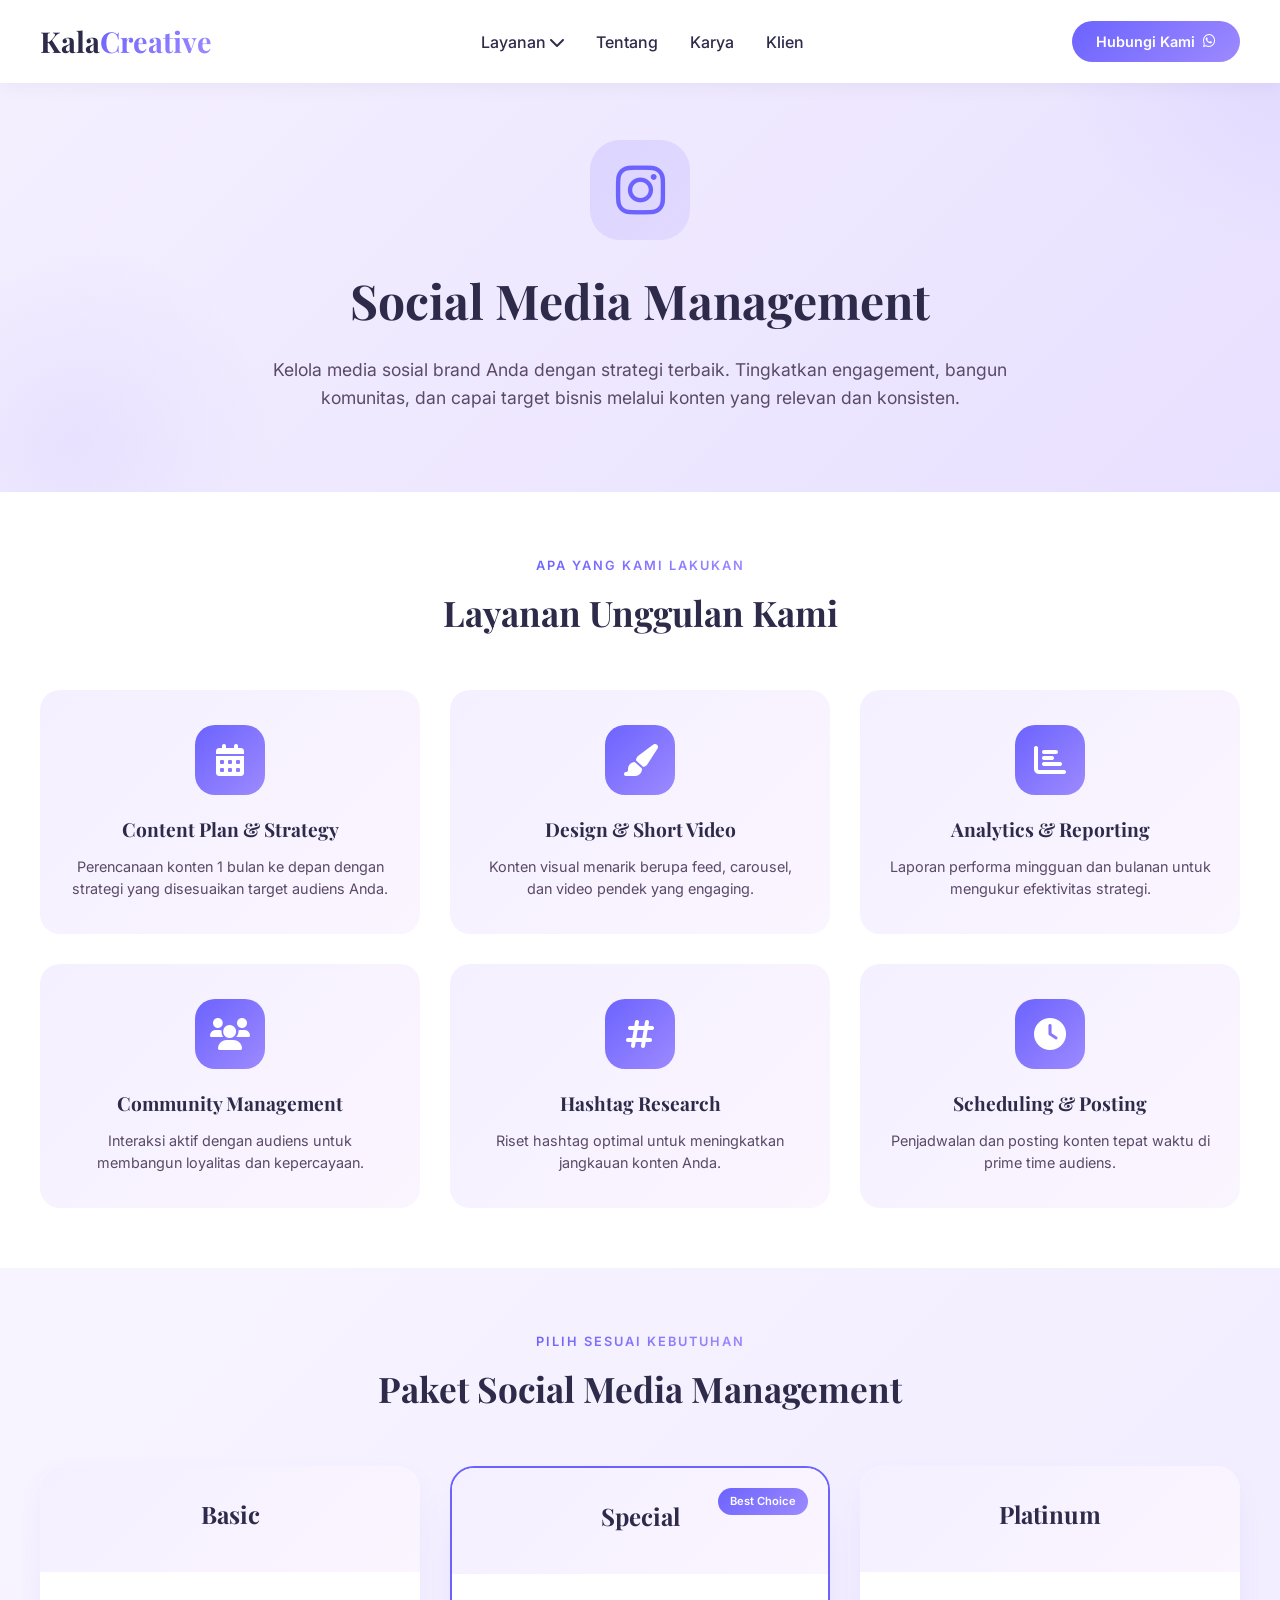
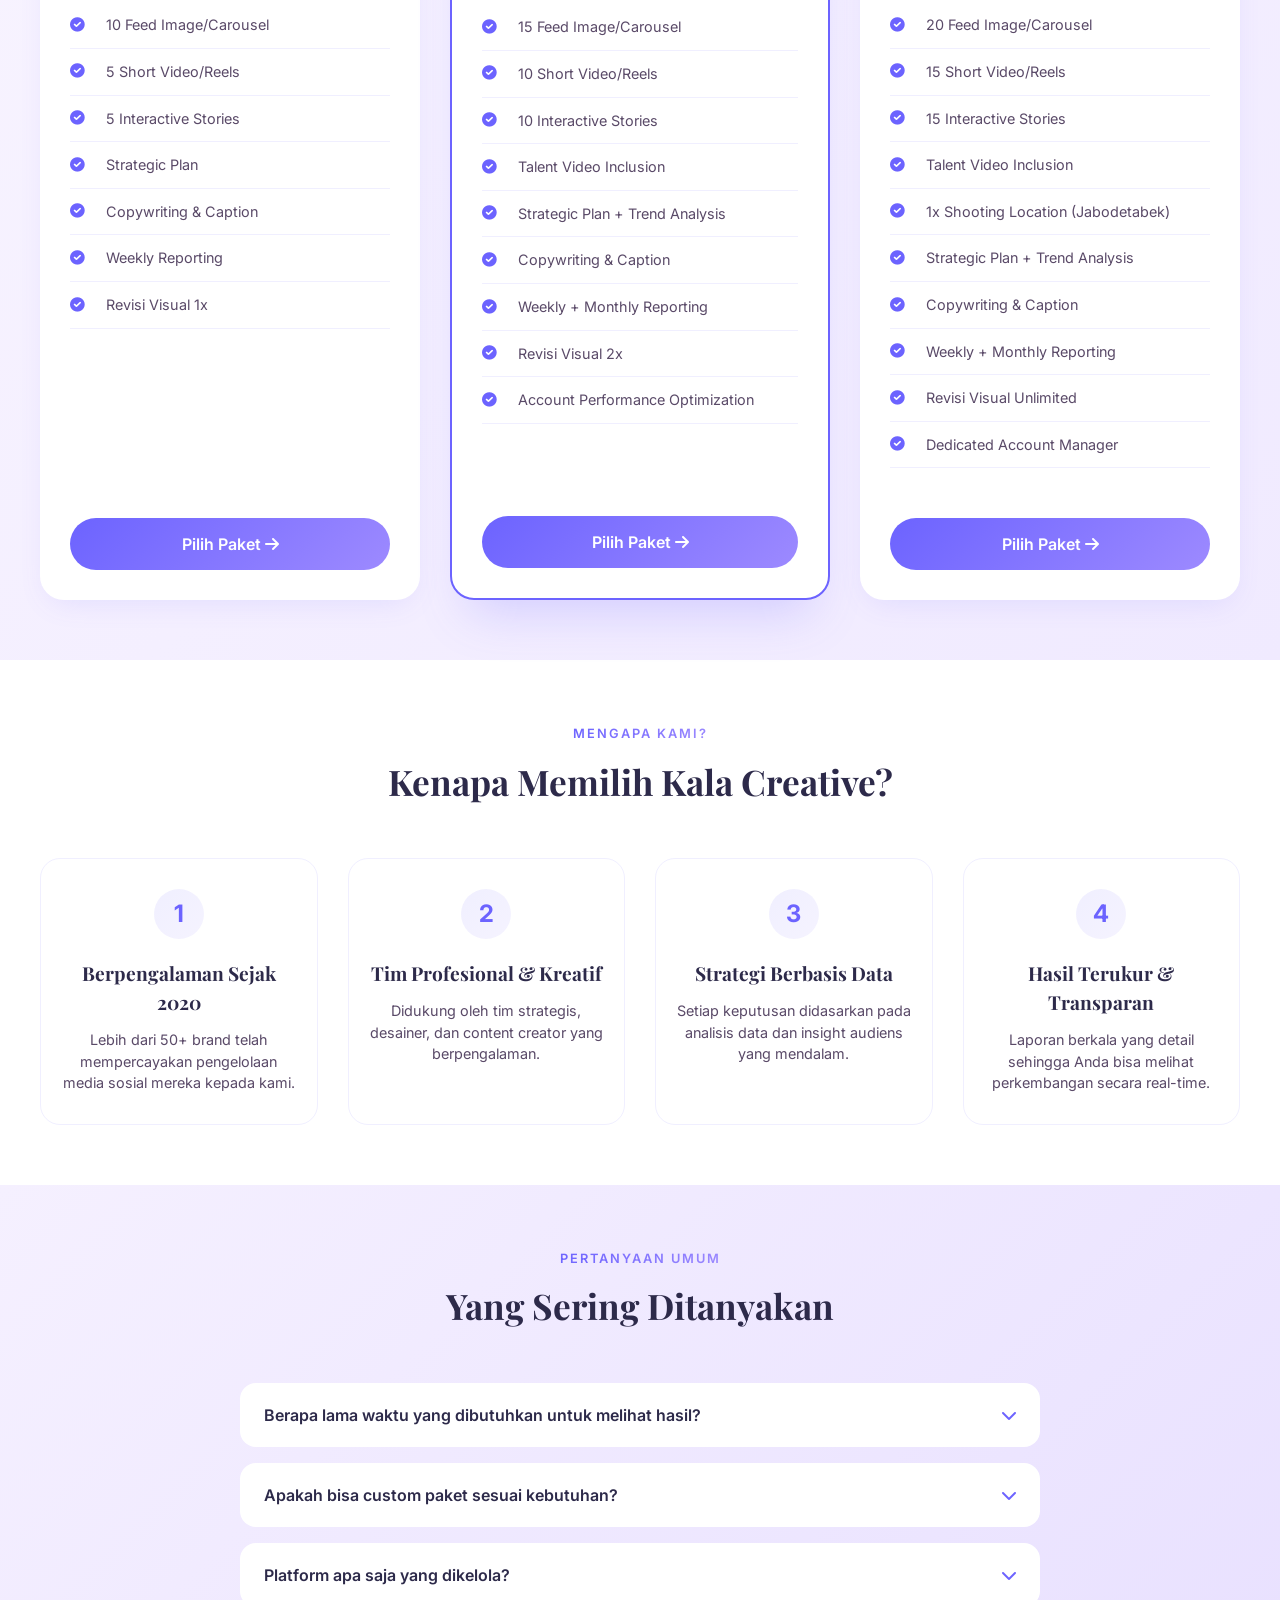
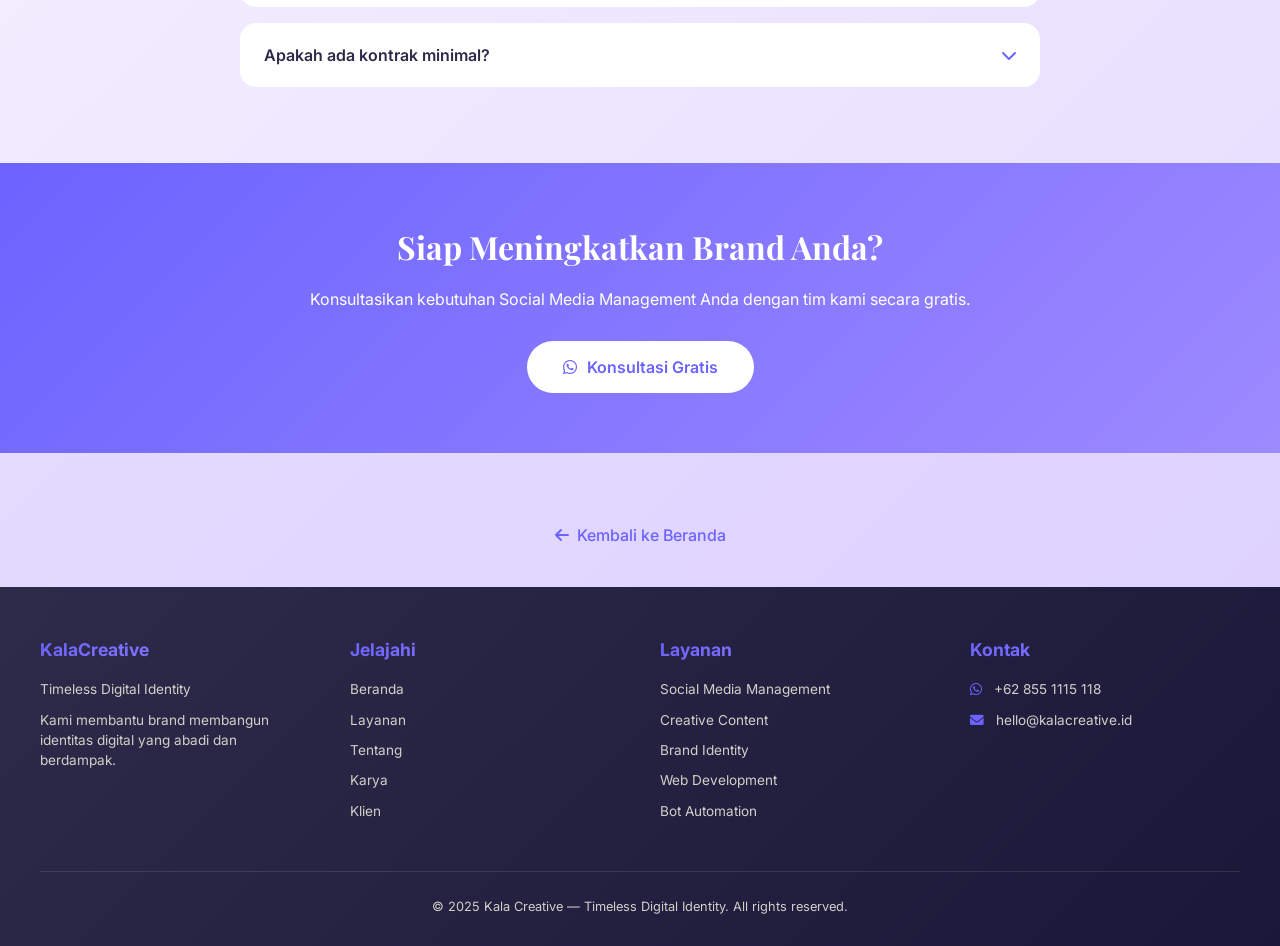
==== commit 99359bab: "Update Sosmed" ====
--- a/social-media-management.html
+++ b/social-media-management.html
@@ -85,7 +85,7 @@
             line-height: 1.6;
         }
         
-        /* Service Benefits Section */
+        /* Service Benefits Section - 6 Items */
         .benefits-section {
             padding: 60px 0;
             background: white;
@@ -93,14 +93,14 @@
         
         .benefits-grid {
             display: grid;
-            grid-template-columns: repeat(auto-fit, minmax(280px, 1fr));
+            grid-template-columns: repeat(3, 1fr);
             gap: 30px;
             margin-top: 40px;
         }
         
         .benefit-card {
             text-align: center;
-            padding: 30px 20px;
+            padding: 35px 25px;
             background: linear-gradient(135deg, #F5F0FF, #FAF5FF);
             border-radius: 20px;
             transition: all 0.3s;
@@ -147,7 +147,7 @@
         
         .packages-grid {
             display: grid;
-            grid-template-columns: repeat(auto-fit, minmax(320px, 1fr));
+            grid-template-columns: repeat(3, 1fr);
             gap: 30px;
             margin-top: 40px;
         }
@@ -159,6 +159,9 @@
             transition: all 0.3s;
             box-shadow: var(--shadow-sm);
             position: relative;
+            display: flex;
+            flex-direction: column;
+            height: 100%;
         }
         
         .package-card.featured {
@@ -177,6 +180,7 @@
             border-radius: 20px;
             font-size: 0.7rem;
             font-weight: 600;
+            z-index: 2;
         }
         
         .package-header {
@@ -191,25 +195,17 @@
             color: var(--dark);
         }
         
-        .package-price {
-            font-size: 2rem;
-            font-weight: 700;
-            color: var(--primary-purple);
-        }
-        
-        .package-price span {
-            font-size: 0.9rem;
-            font-weight: 400;
-            color: #6b5a68;
-        }
-        
         .package-features {
             padding: 30px;
+            flex: 1;
+            display: flex;
+            flex-direction: column;
         }
         
         .package-features ul {
             list-style: none;
             margin-bottom: 30px;
+            flex: 1;
         }
         
         .package-features li {
@@ -224,6 +220,7 @@
             color: var(--primary-purple);
             font-size: 0.9rem;
             width: 24px;
+            flex-shrink: 0;
         }
         
         .package-features li span {
@@ -231,24 +228,26 @@
             font-size: 0.9rem;
         }
         
+        .package-btn-wrapper {
+            margin-top: auto;
+            padding-top: 20px;
+        }
+        
         .package-btn {
             display: block;
             text-align: center;
-            background: transparent;
-            border: 2px solid var(--primary-purple);
-            color: var(--primary-purple);
-            padding: 12px;
+            background: linear-gradient(135deg, var(--primary-purple), var(--primary-violet));
+            color: white;
+            padding: 14px 20px;
             border-radius: 40px;
             text-decoration: none;
             font-weight: 600;
             transition: all 0.3s;
-            margin-top: 20px;
         }
         
         .package-btn:hover {
-            background: linear-gradient(135deg, var(--primary-purple), var(--primary-violet));
-            color: white;
-            border-color: transparent;
+            transform: translateY(-2px);
+            box-shadow: 0 5px 15px rgba(108,99,255,0.3);
         }
         
         /* Why Choose Us Section */
@@ -405,6 +404,15 @@
             gap: 12px;
         }
         
+        @media (max-width: 992px) {
+            .benefits-grid {
+                grid-template-columns: repeat(2, 1fr);
+            }
+            .packages-grid {
+                grid-template-columns: repeat(2, 1fr);
+            }
+        }
+        
         @media (max-width: 768px) {
             .service-hero {
                 padding: 120px 0 60px;
@@ -412,13 +420,16 @@
             .service-hero h1 {
                 font-size: 2rem;
             }
+            .benefits-grid {
+                grid-template-columns: 1fr;
+            }
             .packages-grid {
                 grid-template-columns: 1fr;
             }
             .package-card.featured {
                 transform: scale(1);
             }
-            .benefits-grid, .why-grid {
+            .why-grid {
                 grid-template-columns: 1fr;
             }
         }
@@ -502,7 +513,7 @@
         </div>
     </section>
 
-    <!-- What We Do Section -->
+    <!-- What We Do Section - 6 Layanan Unggulan -->
     <section class="benefits-section">
         <div class="container">
             <div class="section-header" data-aos="fade-up">
@@ -516,12 +527,12 @@
                     <p>Perencanaan konten 1 bulan ke depan dengan strategi yang disesuaikan target audiens Anda.</p>
                 </div>
                 <div class="benefit-card" data-aos="fade-up" data-aos-delay="100">
-                    <div class="benefit-icon"><i class="fas fa-paintbrush"></i></div>
+                    <div class="benefit-icon"><i class="fas fa-paint-brush"></i></div>
                     <h3>Design & Short Video</h3>
                     <p>Konten visual menarik berupa feed, carousel, dan video pendek yang engaging.</p>
                 </div>
                 <div class="benefit-card" data-aos="fade-up" data-aos-delay="200">
-                    <div class="benefit-icon"><i class="fas fa-chart-simple"></i></div>
+                    <div class="benefit-icon"><i class="fas fa-chart-bar"></i></div>
                     <h3>Analytics & Reporting</h3>
                     <p>Laporan performa mingguan dan bulanan untuk mengukur efektivitas strategi.</p>
                 </div>
@@ -530,11 +541,21 @@
                     <h3>Community Management</h3>
                     <p>Interaksi aktif dengan audiens untuk membangun loyalitas dan kepercayaan.</p>
                 </div>
+                <div class="benefit-card" data-aos="fade-up" data-aos-delay="400">
+                    <div class="benefit-icon"><i class="fas fa-hashtag"></i></div>
+                    <h3>Hashtag Research</h3>
+                    <p>Riset hashtag optimal untuk meningkatkan jangkauan konten Anda.</p>
+                </div>
+                <div class="benefit-card" data-aos="fade-up" data-aos-delay="500">
+                    <div class="benefit-icon"><i class="fas fa-clock"></i></div>
+                    <h3>Scheduling & Posting</h3>
+                    <p>Penjadwalan dan posting konten tepat waktu di prime time audiens.</p>
+                </div>
             </div>
         </div>
     </section>
 
-    <!-- Packages Section -->
+    <!-- Packages Section (Tanpa Harga) -->
     <section class="packages-section">
         <div class="container">
             <div class="section-header" data-aos="fade-up">
@@ -546,7 +567,6 @@
                 <div class="package-card" data-aos="fade-up" data-aos-delay="0">
                     <div class="package-header">
                         <h3>Basic</h3>
-                        <div class="package-price">Rp 2.500.000 <span>/bulan</span></div>
                     </div>
                     <div class="package-features">
                         <ul>
@@ -558,7 +578,9 @@
                             <li><i class="fas fa-check-circle"></i><span>Weekly Reporting</span></li>
                             <li><i class="fas fa-check-circle"></i><span>Revisi Visual 1x</span></li>
                         </ul>
-                        <a href="https://wa.me/628551115118?text=Halo%20Kala%20Creative,%20saya%20tertarik%20dengan%20paket%20Basic%20Social%20Media%20Management" class="package-btn" target="_blank">Pilih Paket <i class="fas fa-arrow-right"></i></a>
+                        <div class="package-btn-wrapper">
+                            <a href="https://wa.me/628551115118?text=Halo%20Kala%20Creative,%20saya%20tertarik%20dengan%20paket%20Basic%20Social%20Media%20Management" class="package-btn" target="_blank">Pilih Paket <i class="fas fa-arrow-right"></i></a>
+                        </div>
                     </div>
                 </div>
 
@@ -567,7 +589,6 @@
                     <div class="package-badge">Best Choice</div>
                     <div class="package-header">
                         <h3>Special</h3>
-                        <div class="package-price">Rp 4.500.000 <span>/bulan</span></div>
                     </div>
                     <div class="package-features">
                         <ul>
@@ -581,7 +602,9 @@
                             <li><i class="fas fa-check-circle"></i><span>Revisi Visual 2x</span></li>
                             <li><i class="fas fa-check-circle"></i><span>Account Performance Optimization</span></li>
                         </ul>
-                        <a href="https://wa.me/628551115118?text=Halo%20Kala%20Creative,%20saya%20tertarik%20dengan%20paket%20Special%20Social%20Media%20Management" class="package-btn" target="_blank">Pilih Paket <i class="fas fa-arrow-right"></i></a>
+                        <div class="package-btn-wrapper">
+                            <a href="https://wa.me/628551115118?text=Halo%20Kala%20Creative,%20saya%20tertarik%20dengan%20paket%20Special%20Social%20Media%20Management" class="package-btn" target="_blank">Pilih Paket <i class="fas fa-arrow-right"></i></a>
+                        </div>
                     </div>
                 </div>
 
@@ -589,7 +612,6 @@
                 <div class="package-card" data-aos="fade-up" data-aos-delay="200">
                     <div class="package-header">
                         <h3>Platinum</h3>
-                        <div class="package-price">Rp 7.500.000 <span>/bulan</span></div>
                     </div>
                     <div class="package-features">
                         <ul>
@@ -604,7 +626,9 @@
                             <li><i class="fas fa-check-circle"></i><span>Revisi Visual Unlimited</span></li>
                             <li><i class="fas fa-check-circle"></i><span>Dedicated Account Manager</span></li>
                         </ul>
-                        <a href="https://wa.me/628551115118?text=Halo%20Kala%20Creative,%20saya%20tertarik%20dengan%20paket%20Platinum%20Social%20Media%20Management" class="package-btn" target="_blank">Pilih Paket <i class="fas fa-arrow-right"></i></a>
+                        <div class="package-btn-wrapper">
+                            <a href="https://wa.me/628551115118?text=Halo%20Kala%20Creative,%20saya%20tertarik%20dengan%20paket%20Platinum%20Social%20Media%20Management" class="package-btn" target="_blank">Pilih Paket <i class="fas fa-arrow-right"></i></a>
+                        </div>
                     </div>
                 </div>
             </div>
